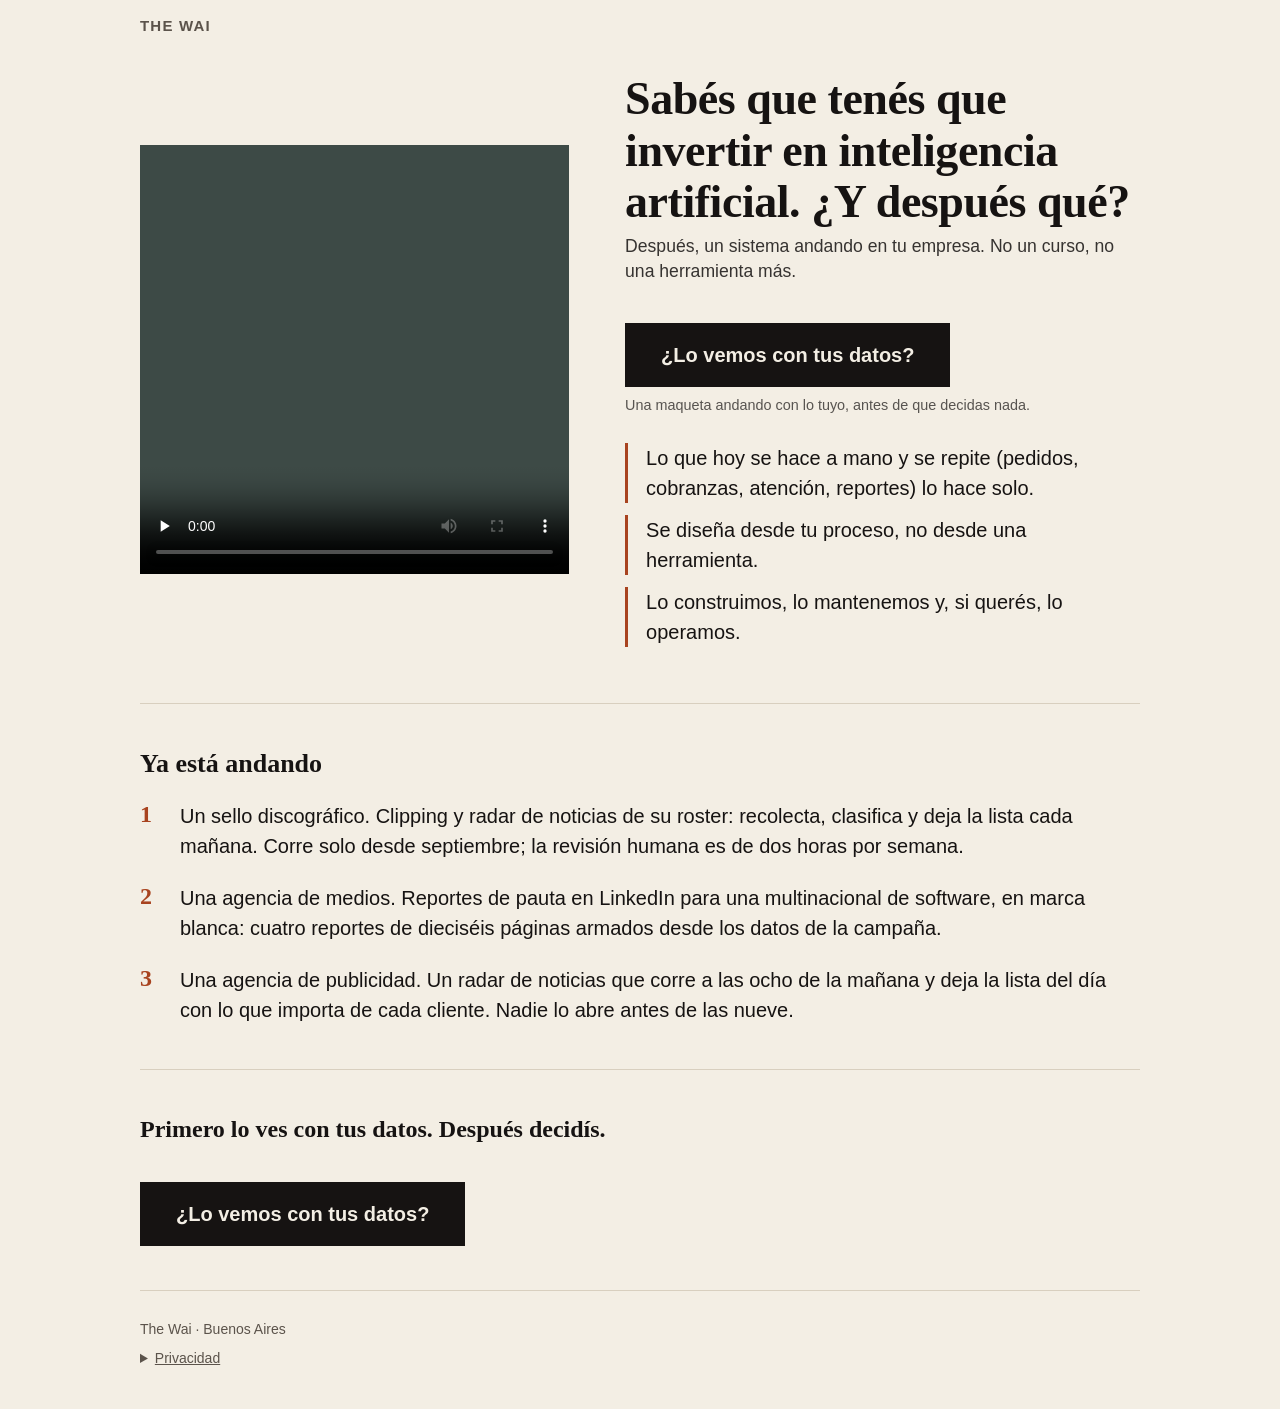
==== index.html @ c7f12c5f "Nunca «IA»: siempre «inteligencia artificial» en titulares, metas y copy (Miki, 5/11) Co-Authored-By" ====
<!DOCTYPE html>
<html lang="es-AR">
<head>
<meta charset="utf-8">
<meta name="viewport" content="width=device-width, initial-scale=1, viewport-fit=cover">
<title>The Wai · Sabés que tenés que invertir en inteligencia artificial. ¿Y después qué?</title>
<meta name="description" content="Software a medida para empresas, diseñado desde el negocio. Un sistema andando con tus datos antes de decidir nada.">
<meta name="theme-color" content="#f3eee4">
<link rel="canonical" href="https://gothewai.com/">
<meta property="og:type" content="website">
<meta property="og:locale" content="es_AR">
<meta property="og:title" content="The Wai · Sabés que tenés que invertir en inteligencia artificial. ¿Y después qué?">
<meta property="og:description" content="Software a medida para empresas, diseñado desde el negocio. Un sistema andando con tus datos antes de decidir nada.">
<meta property="og:url" content="https://gothewai.com/">
<meta property="og:image" content="https://gothewai.com/og.png">
<meta name="twitter:card" content="summary_large_image">
<link rel="icon" href="/favicon.svg" type="image/svg+xml">
<link rel="stylesheet" href="/css/styles.css?v=3">
</head>
<body data-pagina="home">
<div class="wrap">
  <p class="marca" id="marca"></p>
  <main class="hero">
    <div class="video-caja">
      <video id="video" controls playsinline preload="none" poster="/media/poster-momento-1.svg">
        <source src="/media/video-momento-1.mp4" type="video/mp4">
      </video>
    </div>
    <div>
      <h1 id="titulo"></h1>
      <a class="btn" data-wa="arriba" href="#" rel="noopener"></a>
      <ul class="lineas" id="lineas"></ul>
    </div>
  </main>
  <section class="bloque" aria-labelledby="casos-titulo">
    <h2 id="casos-titulo"></h2>
    <ol class="casos" id="casos"></ol>
  </section>
  <div id="cert-slot"></div>
  <section class="bloque"><a class="btn" data-wa="abajo" href="#" rel="noopener"></a></section>
  <footer class="pie">
    <span id="razon"></span>
    <details><summary id="priv-t"></summary><p id="priv-x"></p></details>
  </footer>
</div>
<script src="/js/config.js?v=3"></script>
<script src="/js/copy.js?v=3"></script>
<script src="/js/medicion.js?v=3"></script>
<script src="/js/render.js?v=3"></script>
<noscript><p style="padding:20px">Esta página necesita JavaScript.</p></noscript>
</body>
</html>
---- css/styles.css ----
/* The Wai — landing de pauta. Mobile first, sin dependencias.
   Tipografía del sistema (serif editorial para titulares). No se carga ninguna web font. */
:root{
  --papel:#f3eee4;
  --tinta:#161312;
  --tinta-2:#5b534b;
  --linea:#d8cfbf;
  --acento:#a8431f;
  --serif:"Iowan Old Style","Palatino Linotype",Palatino,"Book Antiqua",Georgia,serif;
  --sans:-apple-system,BlinkMacSystemFont,"Segoe UI",Roboto,"Helvetica Neue",Arial,sans-serif;
}
*{margin:0;padding:0;box-sizing:border-box}
[hidden]{display:none!important}
html{-webkit-text-size-adjust:100%}
body{background:var(--papel);color:var(--tinta);font:19px/1.5 var(--sans);overflow-x:hidden;-webkit-font-smoothing:antialiased}
.wrap{max-width:1040px;margin:0 auto;padding:0 max(20px,env(safe-area-inset-left))}
.marca{padding-top:18px;font:600 15px/1 var(--sans);letter-spacing:.08em;text-transform:uppercase;color:var(--tinta-2)}

/* hero */
.hero{display:grid;gap:22px;padding-top:16px;padding-bottom:56px}
.video-caja{background:var(--tinta);width:min(100%,calc(40svh * 9 / 16));aspect-ratio:9/16;margin:0 auto}
.video-caja video{width:100%;height:100%;object-fit:cover;display:block;background:var(--tinta)}
h1{font:700 32px/1.12 var(--serif);letter-spacing:-.01em}
.lineas{list-style:none;margin-top:26px;display:grid;gap:12px}
.lineas li{padding-left:18px;border-left:3px solid var(--acento)}

.btn{display:block;text-align:center;text-decoration:none;background:var(--tinta);color:var(--papel);
  font:700 20px/1.2 var(--sans);padding:18px 22px;border:2px solid var(--tinta);margin-top:22px}
.btn:hover,.btn:focus-visible{background:var(--acento);border-color:var(--acento)}
:focus-visible{outline:3px solid var(--acento);outline-offset:3px}

/* bloques */
.bloque{border-top:1px solid var(--linea);padding:44px 0}
h2{font:700 26px/1.2 var(--serif);margin-bottom:22px}
.casos{list-style:none;display:grid;gap:22px;counter-reset:c}
.casos li{display:grid;grid-template-columns:34px 1fr;gap:6px}
.casos .n{font:700 24px/1.1 var(--serif);color:var(--acento)}
.cert .insignia{margin-top:16px;color:var(--tinta-2)}

/* pie */
.pie{border-top:1px solid var(--linea);padding:28px 0 40px;font-size:14px;color:var(--tinta-2)}
.pie summary{cursor:pointer;margin-top:8px;text-decoration:underline;width:max-content}
.pie details p{margin-top:8px}

@media (min-width:820px){
  body{font-size:20px}
  .hero{grid-template-columns:minmax(0,5fr) minmax(0,6fr);gap:56px;align-items:center;padding-top:40px}
  .video-caja{width:100%;aspect-ratio:1/1;margin:0}
  h1{font-size:46px}
  .btn{display:inline-block;padding:18px 34px}
}

/* copy v1: bajada, nota del botón y cierre */
.bajada{font-size:1.1rem;line-height:1.45;margin:.4rem 0 1rem;opacity:.85}
.boton-sub{font-size:.9rem;opacity:.7;margin:.5rem 0 1rem}
.cierre{font-size:1.5rem;line-height:1.25;margin:0 0 1rem}
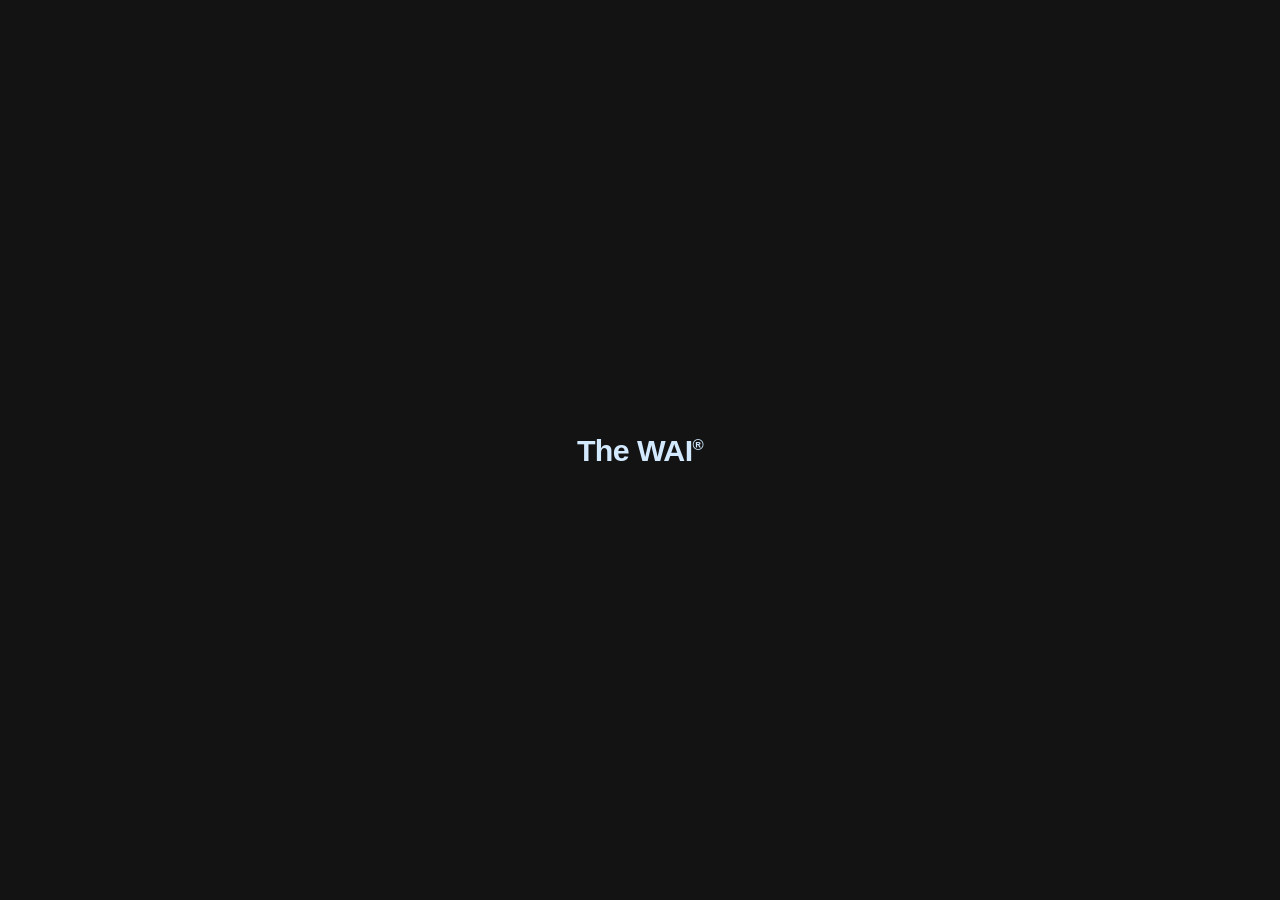
==== commit c6b86eaf: "Staging: nuevo H1 'Hacemos que tu empresa funcione mejor con IA' con lead ajustado (ES/EN) Co-Author" ====
--- a/index.html
+++ b/index.html
@@ -1,52 +1,449 @@
 <!DOCTYPE html>
-<html lang="es-AR">
+<html lang="es">
 <head>
-<meta charset="utf-8">
-<meta name="viewport" content="width=device-width, initial-scale=1, viewport-fit=cover">
-<title>The Wai · Sabés que tenés que invertir en inteligencia artificial. ¿Y después qué?</title>
-<meta name="description" content="Software a medida para empresas, diseñado desde el negocio. Un sistema andando con tus datos antes de decidir nada.">
-<meta name="theme-color" content="#f3eee4">
-<link rel="canonical" href="https://gothewai.com/">
-<meta property="og:type" content="website">
-<meta property="og:locale" content="es_AR">
-<meta property="og:title" content="The Wai · Sabés que tenés que invertir en inteligencia artificial. ¿Y después qué?">
-<meta property="og:description" content="Software a medida para empresas, diseñado desde el negocio. Un sistema andando con tus datos antes de decidir nada.">
-<meta property="og:url" content="https://gothewai.com/">
-<meta property="og:image" content="https://gothewai.com/og.png">
-<meta name="twitter:card" content="summary_large_image">
-<link rel="icon" href="/favicon.svg" type="image/svg+xml">
-<link rel="stylesheet" href="/css/styles.css?v=3">
+  <meta charset="UTF-8">
+  <meta name="viewport" content="width=device-width, initial-scale=1">
+  <title>The WAI — Inteligencia Artificial Aplicada</title>
+  <meta name="description" content="Ayudamos a empresas a optimizar procesos y desarrollar soluciones con inteligencia artificial. Sin tecnicismos. Con resultados concretos. Buenos Aires, Argentina.">
+  <link rel="canonical" href="https://www.gothewai.com/">
+  <link rel="alternate" hreflang="es" href="https://www.gothewai.com/">
+  <link rel="alternate" hreflang="en" href="https://www.gothewai.com/en/">
+  <link rel="alternate" hreflang="x-default" href="https://www.gothewai.com/en/">
+
+  <!-- Idioma pertinente: preferencia elegida (localStorage) > idioma del
+       navegador. No aplica a crawlers para no romper el indexado. -->
+  <script>
+    (function () {
+      try {
+        if (/bot|crawl|spider|slurp|bing|duckduck|baidu|yandex|lighthouse|headless/i.test(navigator.userAgent)) return;
+        var here = location.pathname.indexOf('/en') === 0 ? 'en' : 'es';
+        var pref = localStorage.getItem('wai-lang');
+        var want = pref || ((navigator.language || '').toLowerCase().indexOf('es') === 0 ? 'es' : 'en');
+        if (want !== here) location.replace(want === 'en' ? '/en/' : '/');
+      } catch (e) {}
+    })();
+  </script>
+
+  <link rel="icon" type="image/png" sizes="32x32" href="/favicon-32.png">
+  <link rel="icon" type="image/png" sizes="96x96" href="/favicon-96.png">
+  <link rel="icon" type="image/png" sizes="512x512" href="/favicon.png">
+  <link rel="apple-touch-icon" href="/apple-touch-icon.png">
+  <meta name="theme-color" content="#131313">
+
+  <!-- Open Graph / Twitter -->
+  <meta property="og:type" content="website">
+  <meta property="og:url" content="https://www.gothewai.com/">
+  <meta property="og:title" content="The WAI — Inteligencia Artificial Aplicada">
+  <meta property="og:description" content="Optimizamos procesos y desarrollamos soluciones con IA. Sin tecnicismos. Con resultados concretos.">
+  <meta property="og:image" content="https://www.gothewai.com/og.png">
+  <meta property="og:image:width" content="1200">
+  <meta property="og:image:height" content="630">
+  <meta property="og:locale" content="es_AR">
+  <meta name="twitter:card" content="summary_large_image">
+
+  <link rel="preconnect" href="https://api.fontshare.com">
+  <link rel="preconnect" href="https://cdn.fontshare.com" crossorigin>
+  <link rel="preconnect" href="https://fonts.googleapis.com">
+  <link rel="preconnect" href="https://fonts.gstatic.com" crossorigin>
+  <!-- Fuentes sin bloquear el render: cargan async y aplican al llegar -->
+  <link href="https://api.fontshare.com/v2/css?f[]=satoshi@700&display=swap" rel="stylesheet" media="print" onload="this.media='all'">
+  <link href="https://fonts.googleapis.com/css2?family=Inter:wght@400;500;600&family=Roboto+Mono:wght@400&display=swap" rel="stylesheet" media="print" onload="this.media='all'">
+  <noscript>
+    <link href="https://api.fontshare.com/v2/css?f[]=satoshi@700&display=swap" rel="stylesheet">
+    <link href="https://fonts.googleapis.com/css2?family=Inter:wght@400;500;600&family=Roboto+Mono:wght@400&display=swap" rel="stylesheet">
+  </noscript>
+
+  <!-- CSS crítico del intro: pinta de inmediato, sin esperar styles.css ni script.js.
+       El overlay tapa la página mientras el CSS principal carga async. -->
+  <style>
+    .intro { position: fixed; inset: 0; z-index: 200; background: #131313; display: flex; align-items: center; justify-content: center; }
+    .intro__phrase { position: absolute; margin: 0; font-family: 'Satoshi', 'Inter', -apple-system, sans-serif; font-weight: 700; font-size: clamp(1.3rem, 2.6vw, 1.9rem); letter-spacing: -0.02em; color: #fff; opacity: 0; }
+    .intro__phrase--logo { color: #d2e9fe; }
+    .intro__phrase--logo sup { font-size: 0.5em; }
+    .intro__phrase[data-phrase="0"] { animation: introPh 0.95s 0.3s both; }
+    .intro__phrase[data-phrase="1"] { animation: introPh 0.95s 1.25s both; }
+    .intro__phrase[data-phrase="2"] { animation: introPhLast 1s 2.2s both; }
+    @keyframes introPh {
+      0% { opacity: 0; transform: translateY(10px); }
+      28%, 82% { opacity: 1; transform: translateY(0); }
+      100% { opacity: 0; transform: translateY(-10px); }
+    }
+    @keyframes introPhLast {
+      0% { opacity: 0; transform: translateY(10px); }
+      28%, 100% { opacity: 1; transform: translateY(0); }
+    }
+    .intro.is-leaving { transform: translateY(-100%); transition: transform 0.9s cubic-bezier(0.7, 0, 0.2, 1); }
+    body.preload { overflow: hidden; }
+    /* Sin layout durante el preload: evita layout shifts (CLS) mientras
+       styles.css carga async detrás del intro */
+    body.preload main, body.preload .nav, body.preload .footer, body.preload .mobmenu { display: none; }
+    @media (prefers-reduced-motion: reduce) { .intro { display: none; } }
+  </style>
+  <link rel="preload" href="/styles.css" as="style" onload="this.onload=null;this.rel='stylesheet';window.__cssLoaded=1">
+  <noscript>
+    <link rel="stylesheet" href="/styles.css">
+    <style>.intro{display:none}body.preload{overflow:auto}body.preload main,body.preload .nav,body.preload .footer{display:block}.appear,.reveal{opacity:1!important;transform:none!important}.line__inner{transform:none!important}</style>
+  </noscript>
+
+  <script type="application/ld+json">
+  {
+    "@context": "https://schema.org",
+    "@type": "ProfessionalService",
+    "name": "The WAI",
+    "description": "Consultora de inteligencia artificial aplicada. Automatización de procesos, desarrollo de soluciones AI y consultoría estratégica para empresas.",
+    "url": "https://www.gothewai.com/",
+    "telephone": "+5491157045808",
+    "address": {
+      "@type": "PostalAddress",
+      "addressLocality": "Buenos Aires",
+      "addressCountry": "AR"
+    },
+    "areaServed": "AR",
+    "priceRange": "$$"
+  }
+  </script>
 </head>
-<body data-pagina="home">
-<div class="wrap">
-  <p class="marca" id="marca"></p>
-  <main class="hero">
-    <div class="video-caja">
-      <video id="video" controls playsinline preload="none" poster="/media/poster-momento-1.svg">
-        <source src="/media/video-momento-1.mp4" type="video/mp4">
-      </video>
+<body class="preload">
+  <a class="skip-link" href="#main">Saltar al contenido</a>
+
+  <!-- ============ INTRO ============ -->
+  <div class="intro" id="intro" aria-hidden="true">
+    <p class="intro__phrase" data-phrase="0">El futuro de tu empresa.</p>
+    <p class="intro__phrase" data-phrase="1">Ya está acá.</p>
+    <p class="intro__phrase intro__phrase--logo" data-phrase="2">The WAI<sup>®</sup></p>
+  </div>
+
+  <!-- ============ NAV ============ -->
+  <header class="nav" id="nav">
+    <div class="container nav__inner">
+      <a href="#top" class="nav__logo">The WAI<sup>®</sup></a>
+      <nav class="nav__links" aria-label="Navegación principal">
+        <a href="#servicios">Servicios</a>
+        <a href="#proceso">Cómo trabajamos</a>
+        <a href="#contacto">Contacto</a>
+      </nav>
+      <div class="nav__right">
+        <div class="lang" aria-label="Idioma">
+          <a href="/" data-lang="es" class="is-current" aria-current="true">ES</a>
+          <a href="/en/" data-lang="en" hreflang="en">EN</a>
+        </div>
+        <a class="btn btn--dark" href="https://wa.me/5491157045808?text=Hola%2C%20estoy%20interesado%20en%20los%20servicios%20de%20The%20Wai" target="_blank" rel="noopener">
+          Hablemos
+          <span class="btn__box" aria-hidden="true">
+            <svg class="btn__arrow" width="12" height="12" viewBox="0 0 24 24" fill="none" stroke="currentColor" stroke-width="2.5"><path d="M7 17L17 7M17 7H8M17 7v9"/></svg>
+            <svg class="btn__arrow btn__arrow--next" width="12" height="12" viewBox="0 0 24 24" fill="none" stroke="currentColor" stroke-width="2.5"><path d="M7 17L17 7M17 7H8M17 7v9"/></svg>
+          </span>
+        </a>
+        <button class="nav__burger" id="burger" aria-label="Abrir menú" aria-expanded="false" aria-controls="mobmenu">
+          <span></span>
+          <span></span>
+        </button>
+      </div>
     </div>
-    <div>
-      <h1 id="titulo"></h1>
-      <a class="btn" data-wa="arriba" href="#" rel="noopener"></a>
-      <ul class="lineas" id="lineas"></ul>
+  </header>
+
+  <!-- ============ MENU MOBILE ============ -->
+  <div class="mobmenu" id="mobmenu">
+    <nav class="mobmenu__links" aria-label="Menú móvil">
+      <a href="#servicios"><span class="mobmenu__num">/01</span>Servicios</a>
+      <a href="#proceso"><span class="mobmenu__num">/02</span>Cómo trabajamos</a>
+      <a href="#contacto"><span class="mobmenu__num">/03</span>Contacto</a>
+    </nav>
+    <div class="mobmenu__foot">
+      <div class="lang lang--dark" aria-label="Idioma">
+        <a href="/" data-lang="es" class="is-current" aria-current="true">ES</a>
+        <a href="/en/" data-lang="en" hreflang="en">EN</a>
+      </div>
+      <a class="btn btn--light mobmenu__cta" href="https://wa.me/5491157045808?text=Hola%2C%20estoy%20interesado%20en%20los%20servicios%20de%20The%20Wai" target="_blank" rel="noopener">
+        Hablemos por WhatsApp
+        <span class="btn__box" aria-hidden="true">
+          <svg class="btn__arrow" width="12" height="12" viewBox="0 0 24 24" fill="none" stroke="currentColor" stroke-width="2.5"><path d="M7 17L17 7M17 7H8M17 7v9"/></svg>
+          <svg class="btn__arrow btn__arrow--next" width="12" height="12" viewBox="0 0 24 24" fill="none" stroke="currentColor" stroke-width="2.5"><path d="M7 17L17 7M17 7H8M17 7v9"/></svg>
+        </span>
+      </a>
+      <span class="mono-label mono-label--dark">Buenos Aires, Argentina — 2026</span>
     </div>
+  </div>
+
+  <main id="main">
+    <!-- ============ HERO ============ -->
+    <section class="hero" id="top">
+      <div class="container">
+        <div class="hero__grid">
+          <div class="hero__copy">
+            <h1 class="hero__title">
+              <span class="line"><span class="line__inner" style="--d:.1s">Hacemos que tu empresa</span></span>
+              <span class="line"><span class="line__inner" style="--d:.2s">funcione mejor con</span></span>
+              <span class="line"><span class="line__inner" style="--d:.3s">inteligencia artificial.</span></span>
+            </h1>
+            <p class="hero__lead appear" style="--d:.45s">
+              Diseñamos, construimos e integramos soluciones en tu operación:
+              automatización de procesos, agentes y herramientas a medida.
+              Sin tecnicismos. Con resultados concretos.
+            </p>
+            <div class="hero__actions appear" style="--d:.58s">
+              <a class="btn btn--dark btn--lg" href="https://wa.me/5491157045808?text=Hola%2C%20estoy%20interesado%20en%20los%20servicios%20de%20The%20Wai" target="_blank" rel="noopener">
+                Hablemos
+                <span class="btn__box" aria-hidden="true">
+                  <svg class="btn__arrow" width="12" height="12" viewBox="0 0 24 24" fill="none" stroke="currentColor" stroke-width="2.5"><path d="M7 17L17 7M17 7H8M17 7v9"/></svg>
+                  <svg class="btn__arrow btn__arrow--next" width="12" height="12" viewBox="0 0 24 24" fill="none" stroke="currentColor" stroke-width="2.5"><path d="M7 17L17 7M17 7H8M17 7v9"/></svg>
+                </span>
+              </a>
+              <a class="btn btn--light btn--lg" href="#servicios">
+                Qué hacemos
+                <span class="btn__box btn__box--light" aria-hidden="true">
+                  <svg class="btn__arrow" width="12" height="12" viewBox="0 0 24 24" fill="none" stroke="currentColor" stroke-width="2.5"><path d="M7 17L17 7M17 7H8M17 7v9"/></svg>
+                  <svg class="btn__arrow btn__arrow--next" width="12" height="12" viewBox="0 0 24 24" fill="none" stroke="currentColor" stroke-width="2.5"><path d="M7 17L17 7M17 7H8M17 7v9"/></svg>
+                </span>
+              </a>
+            </div>
+          </div>
+          <div class="hero__card appear appear--x" style="--d:.4s" aria-hidden="true">
+            <div class="chat" id="chat">
+              <div class="chat__head">
+                <span class="chat__dot"></span>
+                <span class="chat__name">Asistente The WAI</span>
+              </div>
+              <div class="chat__body">
+                <div class="chat__msg chat__msg--in">¿Cuánto tiempo pierde tu equipo en tareas repetitivas?</div>
+                <div class="chat__msg chat__msg--out">Demasiado. ¿Se puede automatizar?</div>
+                <div class="chat__msg chat__msg--in">Sí. Diagnóstico en días, resultados medibles desde el día uno.</div>
+                <div class="chat__typing"><span></span><span></span><span></span></div>
+              </div>
+            </div>
+          </div>
+        </div>
+
+        <div class="hero__strip appear" style="--d:.75s">
+          <span class="mono-label scramble">/Especialidades</span>
+          <div class="marquee" aria-hidden="true">
+            <div class="marquee__track">
+              <span>Automatización</span><span>·</span>
+              <span>Agentes conversacionales</span><span>·</span>
+              <span>Análisis de datos</span><span>·</span>
+              <span>Asistentes internos</span><span>·</span>
+              <span>Consultoría estratégica</span><span>·</span>
+              <span>Automatización</span><span>·</span>
+              <span>Agentes conversacionales</span><span>·</span>
+              <span>Análisis de datos</span><span>·</span>
+              <span>Asistentes internos</span><span>·</span>
+              <span>Consultoría estratégica</span><span>·</span>
+            </div>
+          </div>
+        </div>
+      </div>
+    </section>
+
+    <!-- ============ PAIN POINTS ============ -->
+    <section class="pains">
+      <div class="container">
+        <div class="pains__chips" aria-hidden="true">
+          <div class="chip reveal" style="--d:0s">
+            <svg width="16" height="16" viewBox="0 0 24 24" fill="none" stroke="#ff9500" stroke-width="2"><path d="M10.3 3.9L1.8 18a2 2 0 001.7 3h17a2 2 0 001.7-3L13.7 3.9a2 2 0 00-3.4 0z"/><line x1="12" y1="9" x2="12" y2="13"/><line x1="12" y1="17" x2="12.01" y2="17"/></svg>
+            Tareas repetitivas que frenan al equipo
+          </div>
+          <div class="chip chip--r reveal" style="--d:.12s">
+            <svg width="16" height="16" viewBox="0 0 24 24" fill="none" stroke="#ff9500" stroke-width="2"><path d="M10.3 3.9L1.8 18a2 2 0 001.7 3h17a2 2 0 001.7-3L13.7 3.9a2 2 0 00-3.4 0z"/><line x1="12" y1="9" x2="12" y2="13"/><line x1="12" y1="17" x2="12.01" y2="17"/></svg>
+            Decisiones lentas por falta de datos
+          </div>
+          <p class="pains__statement reveal" style="--d:.2s">
+            Conocemos estos desafíos. Por eso tu camino hacia el impacto con IA empieza acá.
+          </p>
+          <div class="chip reveal" style="--d:.3s">
+            <svg width="16" height="16" viewBox="0 0 24 24" fill="none" stroke="#ff9500" stroke-width="2"><path d="M10.3 3.9L1.8 18a2 2 0 001.7 3h17a2 2 0 001.7-3L13.7 3.9a2 2 0 00-3.4 0z"/><line x1="12" y1="9" x2="12" y2="13"/><line x1="12" y1="17" x2="12.01" y2="17"/></svg>
+            Cuellos de botella en la operación
+          </div>
+          <div class="chip chip--r reveal" style="--d:.42s">
+            <svg width="16" height="16" viewBox="0 0 24 24" fill="none" stroke="#ff9500" stroke-width="2"><path d="M10.3 3.9L1.8 18a2 2 0 001.7 3h17a2 2 0 001.7-3L13.7 3.9a2 2 0 00-3.4 0z"/><line x1="12" y1="9" x2="12" y2="13"/><line x1="12" y1="17" x2="12.01" y2="17"/></svg>
+            Crecer solo a fuerza de más gente
+          </div>
+        </div>
+      </div>
+    </section>
+
+    <!-- ============ SERVICIOS ============ -->
+    <section class="section" id="servicios">
+      <div class="container">
+        <div class="section__rule"><span class="section__progress"></span></div>
+        <p class="mono-label scramble">/Servicios</p>
+        <div class="section__head">
+          <h2 class="section__title reveal">Qué hacemos</h2>
+          <p class="section__sub reveal" style="--d:.1s">
+            Diseñamos y construimos soluciones de IA que resuelven problemas
+            reales de negocio y generan impacto medible.
+          </p>
+        </div>
+
+        <div class="cards">
+          <article class="card reveal" style="--d:0s">
+            <div class="card__icon" aria-hidden="true">
+              <svg width="44" height="44" viewBox="0 0 24 24" fill="none" stroke="currentColor" stroke-width="1.3"><path d="M12 2v4M12 18v4M4.93 4.93l2.83 2.83M16.24 16.24l2.83 2.83M2 12h4M18 12h4M4.93 19.07l2.83-2.83M16.24 7.76l2.83-2.83"/></svg>
+            </div>
+            <h3 class="card__title">Automatización de procesos</h3>
+            <p class="card__text">
+              Identificamos los cuellos de botella en tu operación y los resolvemos
+              con flujos inteligentes que trabajan solos, las 24 horas.
+            </p>
+          </article>
+          <article class="card reveal" style="--d:.12s">
+            <div class="card__icon" aria-hidden="true">
+              <svg width="44" height="44" viewBox="0 0 24 24" fill="none" stroke="currentColor" stroke-width="1.3"><path d="M16 18l6-6-6-6M8 6l-6 6 6 6"/></svg>
+            </div>
+            <h3 class="card__title">Desarrollo de soluciones AI</h3>
+            <p class="card__text">
+              Construimos herramientas a medida: agentes conversacionales, análisis
+              de datos, asistentes internos y mucho más.
+            </p>
+          </article>
+          <article class="card card--wide reveal" style="--d:.2s">
+            <div class="card__icon" aria-hidden="true">
+              <svg width="44" height="44" viewBox="0 0 24 24" fill="none" stroke="currentColor" stroke-width="1.3"><circle cx="12" cy="12" r="10"/><circle cx="12" cy="12" r="6"/><circle cx="12" cy="12" r="2"/></svg>
+            </div>
+            <h3 class="card__title">Consultoría estratégica</h3>
+            <p class="card__text">
+              Te acompañamos en el diseño de una hoja de ruta clara para integrar IA
+              en tu empresa de forma rentable y sostenible.
+            </p>
+          </article>
+        </div>
+      </div>
+    </section>
+
+    <!-- ============ PROCESO (scrollytelling) ============ -->
+    <section class="section" id="proceso">
+      <div class="container">
+        <div class="section__rule"><span class="section__progress"></span></div>
+        <p class="mono-label scramble">/Cómo trabajamos</p>
+        <div class="section__head">
+          <h2 class="section__title reveal">Simple. Directo. Efectivo.</h2>
+        </div>
+      </div>
+
+      <div class="story" id="story">
+        <div class="story__sticky">
+          <div class="container story__stage">
+            <div class="story__num" id="storyNum">/01</div>
+            <div class="story__art" id="storyArt" aria-hidden="true">
+              <!-- 01: radar escaneando -->
+              <svg class="story__svg is-active" data-art="0" viewBox="0 0 200 200" fill="none">
+                <circle class="art-breathe" cx="100" cy="100" r="80" stroke="url(#g1)" stroke-width="1.5"/>
+                <circle class="art-breathe" style="--ad:.5s" cx="100" cy="100" r="52" stroke="url(#g1)" stroke-width="1.5" opacity=".6"/>
+                <circle class="art-breathe" style="--ad:1s" cx="100" cy="100" r="24" stroke="url(#g1)" stroke-width="1.5" opacity=".4"/>
+                <g class="radar-sweep">
+                  <path d="M100 100L100 20A80 80 0 0 1 133 27.2Z" fill="url(#g2)" opacity=".15"/>
+                  <line x1="100" y1="100" x2="100" y2="20" stroke="url(#g2)" stroke-width="1.5"/>
+                </g>
+                <circle class="radar-dot" cx="146" cy="72" r="6" fill="url(#g2)"/>
+                <circle class="radar-ping" cx="146" cy="72" r="6" stroke="#8fc5f2" stroke-width="1.5"/>
+                <defs>
+                  <linearGradient id="g1" x1="0" y1="0" x2="200" y2="200"><stop stop-color="#8fc5f2"/><stop offset="1" stop-color="#d2e9fe"/></linearGradient>
+                  <linearGradient id="g2" x1="0" y1="0" x2="14" y2="14"><stop stop-color="#5ba8e8"/><stop offset="1" stop-color="#8fc5f2"/></linearGradient>
+                </defs>
+              </svg>
+              <!-- 02: planos que levitan -->
+              <svg class="story__svg" data-art="1" viewBox="0 0 200 200" fill="none">
+                <g class="art-float"><path d="M100 30l70 40-70 40-70-40z" fill="url(#g3)"/></g>
+                <g class="art-float" style="--ad:.6s"><path d="M100 90l70 40-70 40-70-40z" stroke="#8fc5f2" stroke-width="1.5" opacity=".7"/></g>
+                <g class="art-float" style="--ad:1.2s"><path d="M100 115l70 40-70 40-70-40z" stroke="#b9dcf9" stroke-width="1.5" opacity=".5"/></g>
+                <line class="art-beam" x1="100" y1="70" x2="100" y2="155" stroke="#8fc5f2" stroke-width="1.5" stroke-dasharray="3 6" opacity=".5"/>
+                <defs><linearGradient id="g3" x1="30" y1="30" x2="170" y2="110"><stop stop-color="#d2e9fe"/><stop offset="1" stop-color="#8fc5f2"/></linearGradient></defs>
+              </svg>
+              <!-- 03: bloques que se ensamblan -->
+              <svg class="story__svg" data-art="2" viewBox="0 0 200 200" fill="none">
+                <g class="art-block"><rect x="40" y="40" width="56" height="56" rx="12" fill="url(#g4)"/></g>
+                <g class="art-block" style="--ad:1s"><rect x="104" y="40" width="56" height="56" rx="12" stroke="#8fc5f2" stroke-width="1.5"/></g>
+                <g class="art-block" style="--ad:3s"><rect x="40" y="104" width="56" height="56" rx="12" stroke="#8fc5f2" stroke-width="1.5"/></g>
+                <g class="art-block" style="--ad:2s"><rect x="104" y="104" width="56" height="56" rx="12" fill="url(#g4)" opacity=".55"/></g>
+                <defs><linearGradient id="g4" x1="40" y1="40" x2="160" y2="160"><stop stop-color="#d2e9fe"/><stop offset="1" stop-color="#8fc5f2"/></linearGradient></defs>
+              </svg>
+              <!-- 04: órbita continua -->
+              <svg class="story__svg" data-art="3" viewBox="0 0 200 200" fill="none">
+                <g class="art-orbit">
+                  <ellipse cx="100" cy="80" rx="58" ry="26" fill="url(#g5)" opacity=".9"/>
+                  <ellipse cx="100" cy="120" rx="58" ry="26" fill="url(#g5)" opacity=".5"/>
+                </g>
+                <circle class="art-satellite" cx="158" cy="100" r="5" fill="#5ba8e8"/>
+                <defs><linearGradient id="g5" x1="42" y1="60" x2="158" y2="140"><stop stop-color="#d2e9fe"/><stop offset="1" stop-color="#8fc5f2"/></linearGradient></defs>
+              </svg>
+            </div>
+            <div class="story__copy">
+              <div class="story__step is-active" data-step="0">
+                <h3 class="story__title">Diagnóstico rápido</h3>
+                <p class="story__text">Entendemos tu negocio, tus procesos y dónde está el mayor potencial de mejora. Sin vueltas.</p>
+              </div>
+              <div class="story__step" data-step="1">
+                <h3 class="story__title">Diseño de solución</h3>
+                <p class="story__text">Definimos juntos qué construir, con qué tecnología y en qué tiempos. Todo medible desde el día uno.</p>
+              </div>
+              <div class="story__step" data-step="2">
+                <h3 class="story__title">Implementación</h3>
+                <p class="story__text">Desarrollamos, testeamos e integramos la solución en tu operación con el menor impacto posible en el día a día.</p>
+              </div>
+              <div class="story__step" data-step="3">
+                <h3 class="story__title">Soporte continuo</h3>
+                <p class="story__text">No entregamos y desaparecemos. Seguimos con vos para iterar, mejorar y escalar según crezca tu negocio.</p>
+              </div>
+            </div>
+          </div>
+        </div>
+        <div class="story__spacer" data-trigger="0"></div>
+        <div class="story__spacer" data-trigger="1"></div>
+        <div class="story__spacer" data-trigger="2"></div>
+        <div class="story__spacer" data-trigger="3"></div>
+      </div>
+    </section>
+
+    <!-- ============ CTA ============ -->
+    <section class="cta" id="contacto">
+      <div class="container">
+        <div class="section__rule"><span class="section__progress"></span></div>
+        <p class="mono-label scramble">/Contacto</p>
+        <h2 class="cta__title reveal">¿Listo para trabajar diferente?</h2>
+        <div class="cta__action reveal" style="--d:.15s">
+          <a class="btn btn--dark btn--lg" href="https://wa.me/5491157045808?text=Hola%2C%20estoy%20interesado%20en%20los%20servicios%20de%20The%20Wai" target="_blank" rel="noopener">
+            Hablemos
+            <span class="btn__box" aria-hidden="true">
+              <svg class="btn__arrow" width="12" height="12" viewBox="0 0 24 24" fill="none" stroke="currentColor" stroke-width="2.5"><path d="M7 17L17 7M17 7H8M17 7v9"/></svg>
+              <svg class="btn__arrow btn__arrow--next" width="12" height="12" viewBox="0 0 24 24" fill="none" stroke="currentColor" stroke-width="2.5"><path d="M7 17L17 7M17 7H8M17 7v9"/></svg>
+            </span>
+          </a>
+        </div>
+      </div>
+    </section>
   </main>
-  <section class="bloque" aria-labelledby="casos-titulo">
-    <h2 id="casos-titulo"></h2>
-    <ol class="casos" id="casos"></ol>
-  </section>
-  <div id="cert-slot"></div>
-  <section class="bloque"><a class="btn" data-wa="abajo" href="#" rel="noopener"></a></section>
-  <footer class="pie">
-    <span id="razon"></span>
-    <details><summary id="priv-t"></summary><p id="priv-x"></p></details>
+
+  <!-- ============ FOOTER (dark) ============ -->
+  <footer class="footer">
+    <div class="container">
+      <div class="footer__grid">
+        <div class="footer__col footer__col--about">
+          <p class="mono-label mono-label--dark scramble">Sobre The WAI</p>
+          <p class="footer__about">
+            Estudio de inteligencia artificial aplicada, con base en Buenos Aires.
+            Optimizamos procesos y desarrollamos soluciones de IA para empresas.
+            Sin tecnicismos. Con resultados concretos.
+          </p>
+        </div>
+        <div class="footer__col">
+          <p class="mono-label mono-label--dark scramble">Navegación</p>
+          <a class="footer__link" href="#servicios">Servicios</a>
+          <a class="footer__link" href="#proceso">Cómo trabajamos</a>
+          <a class="footer__link" href="#contacto">Contacto</a>
+        </div>
+        <div class="footer__col">
+          <p class="mono-label mono-label--dark scramble">Contacto</p>
+          <a class="footer__link" href="https://wa.me/5491157045808?text=Hola%2C%20estoy%20interesado%20en%20los%20servicios%20de%20The%20Wai" target="_blank" rel="noopener">WhatsApp</a>
+          <p class="footer__plain">Buenos Aires, Argentina</p>
+        </div>
+      </div>
+      <div class="footer__bar">
+        <span class="footer__logo">The WAI<sup>®</sup></span>
+        <span class="mono-label mono-label--dark">2026</span>
+      </div>
+    </div>
+    <div class="footer__glow" aria-hidden="true"></div>
   </footer>
-</div>
-<script src="/js/config.js?v=3"></script>
-<script src="/js/copy.js?v=3"></script>
-<script src="/js/medicion.js?v=3"></script>
-<script src="/js/render.js?v=3"></script>
-<noscript><p style="padding:20px">Esta página necesita JavaScript.</p></noscript>
+
+  <script src="/script.js"></script>
 </body>
 </html>
--- a/styles.css
+++ b/styles.css
@@ -0,0 +1,840 @@
+/* ============================================================
+   THE WAI — light theme w/ dark intro & footer (ref: subduxion)
+   Satoshi 700 headings · Inter body · Roboto Mono labels
+   ============================================================ */
+:root {
+  --dark: #131313;
+  --bg: #ffffff;
+  --surface: #f9f9f9;
+  --surface-2: #f3f3f3;
+  --border: #e6e7e8;
+  --text: #131313;
+  --muted: #3a3a3a;
+  --dim: #6b6e70; /* 4.9:1 sobre blanco — pasa WCAG AA en texto chico */
+  --blue: #d2e9fe;
+  --blue-2: #8fc5f2;
+  --lime: #98fe00;
+  --alert: #ff9500;
+  --font-heading: 'Satoshi', 'Inter', sans-serif;
+  --font-body: 'Inter', sans-serif;
+  --font-mono: 'Roboto Mono', monospace;
+  --container: 1240px;
+  --pad: clamp(1.25rem, 4vw, 3rem);
+  --spring: cubic-bezier(0.3, 1.1, 0.4, 1);
+}
+
+* { margin: 0; padding: 0; box-sizing: border-box; }
+
+html { scroll-behavior: smooth; }
+
+body {
+  background: var(--bg);
+  color: var(--text);
+  font-family: var(--font-body);
+  font-size: 1rem;
+  line-height: 1.6;
+  -webkit-font-smoothing: antialiased;
+  overflow-x: hidden;
+}
+
+::selection { background: var(--lime); color: var(--dark); }
+
+.container {
+  width: 100%;
+  max-width: var(--container);
+  margin: 0 auto;
+  padding-left: var(--pad);
+  padding-right: var(--pad);
+}
+
+/* ---------- utils ---------- */
+.mono-label {
+  display: block;
+  font-family: var(--font-mono);
+  font-size: 0.78rem;
+  letter-spacing: 0.06em;
+  text-transform: uppercase;
+  color: var(--dim);
+}
+.mono-label--dark { color: #9a9da0; margin-bottom: 1rem; }
+
+.skip-link {
+  position: absolute;
+  left: -9999px;
+  top: 0;
+  background: var(--dark);
+  color: #fff;
+  padding: 0.5rem 1rem;
+  z-index: 300;
+  font-family: var(--font-mono);
+  font-size: 0.8rem;
+}
+.skip-link:focus { left: 0; }
+
+/* ============================================================
+   INTRO — los estilos y la secuencia de frases viven en el CSS
+   crítico inline del <head> (pintan antes de que llegue este
+   archivo). Acá no se redefine nada del intro.
+   ============================================================ */
+
+/* ============================================================
+   APPEAR — hero entrance (fires when body gets .ready)
+   spring: opacity 0→1, y 20→0 (or x 20→0), staggered via --d
+   ============================================================ */
+.appear {
+  opacity: 0;
+  transform: translateY(20px);
+  transition: opacity 1s var(--spring), transform 1s var(--spring);
+  transition-delay: var(--d, 0s);
+}
+.appear--x { transform: translate(20px, 0); }
+body.ready .appear { opacity: 1; transform: translate(0, 0); }
+
+/* ============================================================
+   REVEAL — scroll-triggered spring rise, staggered via --d
+   ============================================================ */
+.reveal {
+  opacity: 0;
+  transform: translateY(20px);
+  transition: opacity 1s var(--spring), transform 1s var(--spring);
+  transition-delay: var(--d, 0s);
+}
+.reveal.is-visible { opacity: 1; transform: translateY(0); }
+
+/* ---------- buttons (arrow-in-box, hover swaps arrow) ---------- */
+.btn {
+  display: inline-flex;
+  align-items: center;
+  gap: 0.75rem;
+  font-family: var(--font-body);
+  font-size: 0.95rem;
+  font-weight: 500;
+  text-decoration: none;
+  padding: 0.55rem 0.6rem 0.55rem 1.3rem;
+  border-radius: 8px;
+  cursor: pointer;
+  transition: background-color 0.25s ease, color 0.25s ease;
+  min-height: 44px;
+}
+.btn--dark { background: var(--dark); color: #fff; }
+.btn--dark:hover { background: #2a2a2a; }
+.btn--light {
+  background: var(--surface-2);
+  color: var(--text);
+}
+.btn--light:hover { background: var(--border); }
+.btn--lg { font-size: 1rem; min-height: 50px; }
+.btn__box {
+  position: relative;
+  display: inline-flex;
+  align-items: center;
+  justify-content: center;
+  width: 30px;
+  height: 30px;
+  border-radius: 6px;
+  background: var(--blue);
+  color: var(--dark);
+  overflow: hidden;
+}
+.btn__box--light { background: #fff; }
+.btn__arrow { transition: transform 0.3s var(--spring); }
+/* ±24px deja la flecha de 12px totalmente fuera de la caja de 30px */
+.btn__arrow--next {
+  position: absolute;
+  transform: translate(-24px, 24px);
+}
+.btn:hover .btn__arrow { transform: translate(24px, -24px); }
+.btn:hover .btn__arrow--next { transform: translate(0, 0); }
+.btn:focus-visible,
+a:focus-visible {
+  outline: 2px solid var(--blue-2);
+  outline-offset: 3px;
+}
+
+/* ---------- nav ---------- */
+.nav {
+  position: fixed;
+  top: 0;
+  left: 0;
+  right: 0;
+  z-index: 50;
+  background: rgba(255, 255, 255, 0.8);
+  backdrop-filter: blur(14px);
+  -webkit-backdrop-filter: blur(14px);
+  border-bottom: 1px solid transparent;
+  transition: border-color 0.3s ease;
+}
+.nav.is-scrolled { border-bottom-color: var(--border); }
+.nav__inner {
+  display: flex;
+  align-items: center;
+  justify-content: space-between;
+  gap: 1.5rem;
+  padding-top: 0.7rem;
+  padding-bottom: 0.7rem;
+}
+.nav__logo {
+  font-family: var(--font-heading);
+  font-weight: 700;
+  font-size: 1.2rem;
+  letter-spacing: -0.02em;
+  color: var(--text);
+  text-decoration: none;
+}
+.nav__logo sup { font-size: 0.5em; font-weight: 500; color: var(--dim); }
+.nav__links { display: flex; gap: 2.25rem; }
+.nav__links a {
+  font-family: var(--font-mono);
+  font-size: 0.8rem;
+  letter-spacing: 0.05em;
+  text-transform: uppercase;
+  color: var(--muted);
+  text-decoration: none;
+  transition: color 0.2s ease;
+  padding: 0.5rem 0;
+}
+.nav__links a:hover { color: var(--text); }
+/* ---------- selector de idioma: control segmentado tipo pill ---------- */
+.nav__right {
+  display: flex;
+  align-items: center;
+  gap: 1rem;
+}
+.lang {
+  display: inline-flex;
+  align-items: center;
+  border: 1px solid var(--border);
+  border-radius: 999px;
+  padding: 3px;
+  font-family: var(--font-mono);
+  font-size: 0.72rem;
+  letter-spacing: 0.05em;
+}
+.lang a {
+  color: var(--dim);
+  text-decoration: none;
+  padding: 0.34rem 0.75rem;
+  border-radius: 999px;
+  transition: color 0.2s ease, background-color 0.2s ease;
+}
+.lang a:hover { color: var(--text); }
+.lang a.is-current { background: var(--dark); color: #fff; }
+.lang--dark { border-color: rgba(255, 255, 255, 0.22); }
+.lang--dark a { color: #9a9da0; }
+.lang--dark a:hover { color: #fff; }
+.lang--dark a.is-current { background: #fff; color: var(--dark); }
+/* en el menú mobile, tamaño de tap cómodo */
+.mobmenu .lang a { padding: 0.55rem 1.15rem; font-size: 0.8rem; }
+
+/* ---------- burger (solo mobile) ---------- */
+.nav__burger {
+  display: none;
+  flex-direction: column;
+  justify-content: center;
+  gap: 6px;
+  width: 44px;
+  height: 44px;
+  padding: 0 8px;
+  background: none;
+  border: none;
+  cursor: pointer;
+}
+.nav__burger span {
+  display: block;
+  height: 2px;
+  width: 100%;
+  background: var(--text);
+  border-radius: 2px;
+  transition: transform 0.3s var(--spring), background-color 0.3s ease;
+}
+body.menu-open .nav__burger span:first-child { transform: translateY(4px) rotate(45deg); }
+body.menu-open .nav__burger span:last-child { transform: translateY(-4px) rotate(-45deg); }
+
+/* ---------- menú mobile (overlay oscuro fullscreen) ---------- */
+.mobmenu {
+  position: fixed;
+  inset: 0;
+  z-index: 45;
+  background: var(--dark);
+  display: flex;
+  flex-direction: column;
+  justify-content: space-between;
+  padding: 7rem var(--pad) 2.5rem;
+  visibility: hidden;
+  opacity: 0;
+  transition: opacity 0.35s ease, visibility 0.35s ease;
+}
+body.menu-open .mobmenu { visibility: visible; opacity: 1; }
+body.menu-open { overflow: hidden; }
+/* la nav se funde con el overlay oscuro */
+body.menu-open .nav { background: transparent; border-bottom-color: transparent; }
+body.menu-open .nav__logo { color: #fff; }
+body.menu-open .nav__inner .btn--dark { visibility: hidden; }
+body.menu-open .nav__burger span { background: #fff; }
+.mobmenu__links {
+  display: flex;
+  flex-direction: column;
+  gap: 0.5rem;
+}
+.mobmenu__links a {
+  display: flex;
+  align-items: baseline;
+  gap: 1rem;
+  font-family: var(--font-heading);
+  font-weight: 700;
+  font-size: clamp(2rem, 8vw, 2.8rem);
+  letter-spacing: -0.03em;
+  color: #fff;
+  text-decoration: none;
+  padding: 0.6rem 0;
+  border-bottom: 1px solid rgba(255, 255, 255, 0.1);
+  opacity: 0;
+  transform: translateY(16px);
+  transition: opacity 0.5s var(--spring), transform 0.5s var(--spring);
+}
+body.menu-open .mobmenu__links a { opacity: 1; transform: translateY(0); }
+body.menu-open .mobmenu__links a:nth-child(1) { transition-delay: 0.08s; }
+body.menu-open .mobmenu__links a:nth-child(2) { transition-delay: 0.16s; }
+body.menu-open .mobmenu__links a:nth-child(3) { transition-delay: 0.24s; }
+.mobmenu__num {
+  font-family: var(--font-mono);
+  font-size: 0.8rem;
+  font-weight: 400;
+  color: #9a9da0;
+}
+.mobmenu__foot {
+  display: flex;
+  flex-direction: column;
+  gap: 1.5rem;
+  align-items: flex-start;
+  opacity: 0;
+  transform: translateY(16px);
+  transition: opacity 0.5s var(--spring) 0.32s, transform 0.5s var(--spring) 0.32s;
+}
+body.menu-open .mobmenu__foot { opacity: 1; transform: translateY(0); }
+.mobmenu__cta { background: #fff; }
+
+/* ---------- hero ---------- */
+.hero { padding-top: clamp(7rem, 14vh, 10rem); }
+/* composición en dos columnas: todo el copy alineado a la izquierda,
+   el chat centrado verticalmente a la derecha */
+.hero__grid {
+  display: grid;
+  grid-template-columns: 1.35fr 1fr;
+  gap: clamp(2rem, 5vw, 5rem);
+  align-items: center;
+}
+.hero__title {
+  font-family: var(--font-heading);
+  font-weight: 700;
+  /* titular más largo que el original: escala editorial para que las
+     tres líneas entren sin quebrar en la columna del hero */
+  font-size: clamp(1.9rem, 4.3vw, 3.4rem);
+  line-height: 1.05;
+  letter-spacing: -0.04em;
+}
+/* reveal por líneas: cada línea emerge desde una máscara con recorte */
+.hero__title .line {
+  display: block;
+  overflow: hidden;
+  /* aire para los descendentes (y, p) sin que la máscara los recorte */
+  padding-bottom: 0.09em;
+  margin-bottom: -0.09em;
+}
+.line__inner {
+  display: inline-block;
+  transform: translateY(115%);
+  transition: transform 0.9s var(--spring);
+  transition-delay: var(--d, 0s);
+}
+body.ready .line__inner { transform: translateY(0); }
+.hero__card { width: min(450px, 100%); justify-self: end; }
+.hero__lead {
+  color: var(--muted);
+  font-size: clamp(1rem, 1.3vw, 1.15rem);
+  max-width: 46ch;
+  margin: 2rem 0 2.25rem;
+}
+.hero__actions { display: flex; gap: 0.75rem; flex-wrap: wrap; }
+.hero__strip {
+  margin-top: clamp(3rem, 7vh, 5rem);
+  padding: 1.1rem 0 1.4rem;
+  border-top: 1px solid var(--border);
+  display: flex;
+  align-items: center;
+  gap: 2rem;
+}
+.hero__strip .mono-label { flex-shrink: 0; }
+
+/* ---------- marquee ---------- */
+.marquee { overflow: hidden; flex: 1; min-width: 0; }
+.marquee__track {
+  display: flex;
+  gap: 2rem;
+  width: max-content;
+  animation: marquee 30s linear infinite;
+  font-family: var(--font-mono);
+  font-size: 0.8rem;
+  letter-spacing: 0.06em;
+  text-transform: uppercase;
+  color: var(--dim);
+  white-space: nowrap;
+}
+@keyframes marquee {
+  from { transform: translateX(0); }
+  to { transform: translateX(-50%); }
+}
+
+/* ---------- chat mockup (light) ---------- */
+.chat {
+  background: #fff;
+  border: 1px solid var(--border);
+  border-radius: 16px;
+  padding: 1.5rem;
+  box-shadow: 0 20px 50px -20px rgba(19, 19, 19, 0.15);
+  display: flex;
+  flex-direction: column;
+  gap: 0.9rem;
+}
+.chat__body {
+  position: relative;
+  display: flex;
+  flex-direction: column;
+  gap: 0.85rem;
+}
+/* en modo live se reserva la fila del typing final persistente */
+.chat--live .chat__body { padding-bottom: 3.1rem; }
+/* modo live: todos los mensajes ocupan su lugar definitivo desde el
+   inicio (visibility) — la caja nunca cambia de tamaño ni de posición */
+.chat--live .chat__msg { visibility: hidden; }
+.chat--live .chat__msg.is-shown {
+  visibility: visible;
+  animation: msgIn 0.45s var(--spring) both;
+}
+/* el typing flota sobre el hueco del próximo mensaje (JS lo posiciona) */
+.chat--live .chat__typing {
+  position: absolute;
+  visibility: hidden;
+}
+.chat--live .chat__typing.is-shown {
+  visibility: visible;
+  animation: msgIn 0.45s var(--spring) both;
+}
+@keyframes msgIn {
+  from { opacity: 0; transform: translateY(8px) scale(0.97); }
+  to { opacity: 1; transform: translateY(0) scale(1); }
+}
+/* typing del lado del cliente: burbuja azul */
+.chat__typing--out {
+  background: var(--blue);
+  border-bottom-left-radius: 12px;
+  border-bottom-right-radius: 4px;
+}
+.chat__typing--out span { background: rgba(19, 19, 19, 0.4); }
+/* sin JS el chat queda estático: los 3 mensajes + typing azul al final */
+.chat:not(.chat--live) .chat__typing {
+  background: var(--blue);
+  align-self: flex-end;
+  border-bottom-left-radius: 12px;
+  border-bottom-right-radius: 4px;
+}
+.chat:not(.chat--live) .chat__typing span { background: rgba(19, 19, 19, 0.4); }
+.chat__head {
+  display: flex;
+  align-items: center;
+  gap: 0.55rem;
+  padding-bottom: 0.8rem;
+  border-bottom: 1px solid var(--surface-2);
+}
+.chat__dot { width: 8px; height: 8px; border-radius: 50%; background: #34c759; }
+.chat__name { font-size: 0.9rem; font-weight: 600; }
+.chat__msg {
+  font-size: 0.95rem;
+  line-height: 1.55;
+  padding: 0.75rem 1rem;
+  border-radius: 12px;
+  max-width: 88%;
+}
+/* el primer mensaje ya está escrito desde el arranque */
+.chat--live .chat__msg:first-child { visibility: visible; }
+.chat__msg--in {
+  background: var(--surface-2);
+  border-bottom-left-radius: 4px;
+  align-self: flex-start;
+}
+.chat__msg--out {
+  background: var(--blue);
+  border-bottom-right-radius: 4px;
+  align-self: flex-end;
+}
+.chat__typing {
+  display: flex;
+  gap: 4px;
+  padding: 0.55rem 0.8rem;
+  background: var(--surface-2);
+  border-radius: 12px;
+  border-bottom-left-radius: 4px;
+  align-self: flex-start;
+}
+.chat__typing span {
+  width: 5px;
+  height: 5px;
+  border-radius: 50%;
+  background: var(--dim);
+  animation: typing 1.2s infinite ease-in-out;
+}
+.chat__typing span:nth-child(2) { animation-delay: 0.15s; }
+.chat__typing span:nth-child(3) { animation-delay: 0.3s; }
+@keyframes typing {
+  0%, 60%, 100% { opacity: 0.3; transform: translateY(0); }
+  30% { opacity: 1; transform: translateY(-3px); }
+}
+
+/* ---------- pain points ---------- */
+.pains { padding: clamp(6rem, 12vw, 10rem) 0; }
+.pains__chips {
+  display: flex;
+  flex-direction: column;
+  gap: 1.5rem;
+}
+.chip {
+  display: inline-flex;
+  align-items: center;
+  gap: 0.6rem;
+  align-self: flex-start;
+  background: var(--surface);
+  border: 1px solid var(--border);
+  padding: 0.8rem 1.2rem;
+  border-radius: 10px;
+  font-size: 0.95rem;
+  font-weight: 500;
+  color: var(--muted);
+}
+.chip--r { align-self: flex-end; }
+.pains__statement {
+  font-family: var(--font-heading);
+  font-weight: 700;
+  font-size: clamp(1.5rem, 3.2vw, 2.6rem);
+  letter-spacing: -0.03em;
+  line-height: 1.15;
+  text-align: center;
+  max-width: 26ch;
+  margin: 2rem auto;
+}
+
+/* ---------- sections ---------- */
+.section { padding: clamp(4rem, 8vw, 7rem) 0; }
+.section__rule {
+  height: 1px;
+  background: var(--border);
+  position: relative;
+  margin-bottom: 1.1rem;
+  overflow: hidden;
+}
+.section__progress {
+  position: absolute;
+  left: 0;
+  top: 0;
+  height: 3px;
+  width: 180px;
+  background: var(--dark);
+  transform: translateX(-101%);
+  transition: transform 1.2s cubic-bezier(0.7, 0, 0.2, 1);
+}
+.section__rule.is-visible .section__progress { transform: translateX(0); }
+.section__head {
+  display: grid;
+  grid-template-columns: 1fr 1fr;
+  gap: 2rem;
+  align-items: end;
+  margin-top: 2.5rem;
+  margin-bottom: clamp(2.5rem, 5vw, 4rem);
+}
+.section__title {
+  font-family: var(--font-heading);
+  font-weight: 700;
+  font-size: clamp(2.3rem, 4.8vw, 4rem);
+  line-height: 1;
+  letter-spacing: -0.04em;
+}
+.section__sub {
+  color: var(--muted);
+  font-size: 1.02rem;
+  max-width: 46ch;
+  justify-self: end;
+}
+
+/* ---------- service cards ---------- */
+.cards {
+  display: grid;
+  grid-template-columns: repeat(2, 1fr);
+  gap: 1rem;
+}
+.card {
+  background: var(--surface);
+  border-radius: 14px;
+  padding: clamp(1.75rem, 3vw, 2.5rem);
+  min-height: 300px;
+  display: flex;
+  flex-direction: column;
+  transition: background-color 0.25s ease;
+}
+.card:hover { background: var(--surface-2); }
+.card--wide { grid-column: span 2; min-height: 240px; }
+.card__icon { color: var(--blue-2); margin-bottom: auto; }
+.card__title {
+  font-family: var(--font-heading);
+  font-weight: 700;
+  font-size: clamp(1.4rem, 2.2vw, 1.8rem);
+  letter-spacing: -0.03em;
+  line-height: 1.1;
+  margin: 1.5rem 0 0.7rem;
+}
+.card__text { color: var(--muted); font-size: 0.95rem; max-width: 58ch; }
+
+/* ---------- scrollytelling proceso ---------- */
+.story { position: relative; }
+.story__sticky {
+  position: sticky;
+  top: 0;
+  height: 100svh;
+  display: flex;
+  align-items: center;
+  overflow: hidden;
+}
+.story__stage {
+  display: grid;
+  grid-template-columns: minmax(6rem, 1fr) minmax(0, 1.2fr) minmax(0, 1.3fr);
+  gap: clamp(1.5rem, 4vw, 4rem);
+  align-items: center;
+}
+.story__num {
+  font-family: var(--font-heading);
+  font-weight: 700;
+  font-size: clamp(2.5rem, 5vw, 4rem);
+  letter-spacing: -0.04em;
+  color: var(--dim);
+  opacity: 0.55;
+}
+.story__art { position: relative; aspect-ratio: 1; max-width: 340px; width: 100%; margin: 0 auto; }
+.story__svg {
+  position: absolute;
+  inset: 0;
+  width: 100%;
+  height: 100%;
+  opacity: 0;
+  transform: translateY(16px) scale(0.96);
+  transition: opacity 0.7s var(--spring), transform 0.7s var(--spring);
+}
+.story__svg.is-active { opacity: 1; transform: translateY(0) scale(1); }
+/* pausa las animaciones de las ilustraciones ocultas */
+.story__svg:not(.is-active) * { animation-play-state: paused; }
+
+/* ---------- ilustraciones animadas del proceso ---------- */
+/* 01 — radar: barrido giratorio, anillos que respiran, eco del punto */
+.radar-sweep {
+  transform-origin: 100px 100px;
+  animation: artSpin 4s linear infinite;
+}
+.radar-dot { animation: artBlink 4s ease-in-out infinite; }
+.radar-ping {
+  transform-box: fill-box;
+  transform-origin: center;
+  animation: artPing 4s ease-out infinite;
+}
+.art-breathe {
+  transform-box: fill-box;
+  transform-origin: center;
+  animation: artBreathe 4s ease-in-out infinite;
+  animation-delay: var(--ad, 0s);
+}
+/* 02 — planos: levitación desfasada + haz punteado que fluye */
+.art-float {
+  animation: artFloat 3.6s ease-in-out infinite;
+  animation-delay: var(--ad, 0s);
+}
+.art-beam { animation: artDash 1.2s linear infinite; }
+/* 03 — bloques: pulso que recorre la grilla */
+.art-block {
+  transform-box: fill-box;
+  transform-origin: center;
+  animation: artPop 4s ease-in-out infinite;
+  animation-delay: var(--ad, 0s);
+}
+/* 04 — órbita: giro continuo + satélite */
+.art-orbit {
+  transform-origin: 100px 100px;
+  animation: artSpin 14s linear infinite;
+}
+.art-satellite {
+  transform-origin: 100px 100px;
+  animation: artSpin 7s linear infinite reverse;
+  transform: translateX(58px);
+}
+
+@keyframes artSpin {
+  from { transform: rotate(0deg); }
+  to { transform: rotate(360deg); }
+}
+@keyframes artBreathe {
+  0%, 100% { transform: scale(1); }
+  50% { transform: scale(1.04); }
+}
+@keyframes artBlink {
+  0%, 55%, 100% { opacity: 1; }
+  65%, 90% { opacity: 0.25; }
+}
+@keyframes artPing {
+  0%, 55% { transform: scale(1); opacity: 0.9; }
+  85%, 100% { transform: scale(3); opacity: 0; }
+}
+@keyframes artFloat {
+  0%, 100% { transform: translateY(0); }
+  50% { transform: translateY(-7px); }
+}
+@keyframes artDash {
+  from { stroke-dashoffset: 0; }
+  to { stroke-dashoffset: -18; }
+}
+@keyframes artPop {
+  0%, 20%, 100% { transform: scale(1); opacity: 1; }
+  10% { transform: scale(1.08); opacity: 0.75; }
+}
+.story__copy { position: relative; min-height: 12rem; }
+.story__step {
+  position: absolute;
+  inset: 0;
+  display: flex;
+  flex-direction: column;
+  justify-content: center;
+  opacity: 0;
+  transform: translateY(18px);
+  transition: opacity 0.6s var(--spring), transform 0.6s var(--spring);
+  pointer-events: none;
+}
+.story__step.is-active { opacity: 1; transform: translateY(0); }
+.story__title {
+  font-family: var(--font-heading);
+  font-weight: 700;
+  font-size: clamp(1.6rem, 2.6vw, 2.2rem);
+  letter-spacing: -0.03em;
+  margin-bottom: 0.8rem;
+  color: var(--dim);
+}
+.story__step.is-active .story__title { color: var(--text); }
+.story__text { color: var(--muted); max-width: 44ch; }
+.story__spacer { height: 90svh; }
+
+/* ---------- cta ---------- */
+.cta { padding: clamp(4rem, 8vw, 7rem) 0 clamp(6rem, 12vw, 10rem); }
+.cta__title {
+  font-family: var(--font-heading);
+  font-weight: 700;
+  font-size: clamp(2.6rem, 6.4vw, 5.4rem);
+  line-height: 1;
+  letter-spacing: -0.04em;
+  max-width: 14ch;
+  margin: 2.5rem 0;
+}
+.cta__action { display: flex; }
+
+/* ---------- footer (dark) ---------- */
+.footer {
+  position: relative;
+  background: var(--dark);
+  color: #fff;
+  padding: clamp(4rem, 8vw, 6rem) 0 2rem;
+  overflow: hidden;
+}
+.footer__grid {
+  display: grid;
+  grid-template-columns: 2fr 1fr 1fr;
+  gap: clamp(2rem, 5vw, 5rem);
+  position: relative;
+  z-index: 1;
+}
+.footer__about { color: #b4b6b8; font-size: 0.95rem; max-width: 40ch; }
+.footer__col { display: flex; flex-direction: column; gap: 0.6rem; align-items: flex-start; }
+.footer__link {
+  color: #fff;
+  text-decoration: none;
+  font-size: 1.05rem;
+  transition: color 0.2s ease;
+}
+.footer__link:hover { color: var(--blue); }
+.footer__plain { color: #b4b6b8; font-size: 0.95rem; }
+.footer__bar {
+  position: relative;
+  z-index: 1;
+  display: flex;
+  align-items: center;
+  justify-content: space-between;
+  gap: 1rem;
+  flex-wrap: wrap;
+  margin-top: clamp(3rem, 6vw, 5rem);
+  padding-top: 1.5rem;
+  border-top: 1px solid rgba(255, 255, 255, 0.12);
+}
+.footer__logo {
+  font-family: var(--font-heading);
+  font-weight: 700;
+  font-size: 1.1rem;
+  letter-spacing: -0.02em;
+}
+.footer__logo sup { font-size: 0.5em; font-weight: 500; color: #7d8082; }
+.footer__glow {
+  position: absolute;
+  left: 50%;
+  bottom: -180px;
+  transform: translateX(-50%);
+  width: 900px;
+  height: 300px;
+  background: radial-gradient(ellipse at center, rgba(143, 197, 242, 0.35), transparent 65%);
+  pointer-events: none;
+}
+
+/* ---------- responsive ---------- */
+@media (max-width: 980px) {
+  .nav__links { display: none; }
+  .nav .lang { display: none; }
+  .nav__burger { display: flex; }
+  .hero__grid { grid-template-columns: 1fr; }
+  .hero__card { display: none; }
+  .section__head { grid-template-columns: 1fr; }
+  .section__sub { justify-self: start; }
+  .cards { grid-template-columns: 1fr; }
+  .card--wide { grid-column: auto; }
+  .footer__grid { grid-template-columns: 1fr; }
+  /* scrollytelling colapsa a lista */
+  .story__sticky { position: static; height: auto; }
+  .story__stage { grid-template-columns: 1fr; gap: 1rem; }
+  .story__num, .story__art { display: none; }
+  .story__copy { min-height: 0; }
+  .story__step {
+    position: static;
+    opacity: 1;
+    transform: none;
+    pointer-events: auto;
+    padding: 1.75rem 0;
+    border-top: 1px solid var(--border);
+  }
+  .story__step .story__title { color: var(--text); }
+  .story__spacer { display: none; }
+}
+
+/* ---------- reduced motion ---------- */
+@media (prefers-reduced-motion: reduce) {
+  html { scroll-behavior: auto; }
+  .intro { display: none; }
+  body.preload { overflow: auto; }
+  .appear, .reveal { opacity: 1; transform: none; transition: none; }
+  .marquee__track { animation: none; }
+  .chat__typing span { animation: none; }
+  .section__progress { transform: none; transition: none; }
+  .story__svg, .story__step { transition: none; }
+  .btn__arrow { transition: none; }
+  .radar-sweep, .radar-dot, .radar-ping, .art-breathe, .art-float,
+  .art-beam, .art-block, .art-orbit, .art-satellite { animation: none; }
+  .line__inner { transform: none; transition: none; }
+  .chat--live .chat__msg.is-shown, .chat--live .chat__typing.is-shown { animation: none; }
+}
--- a/styles.css
+++ b/styles.css
@@ -0,0 +1,840 @@
+/* ============================================================
+   THE WAI — light theme w/ dark intro & footer (ref: subduxion)
+   Satoshi 700 headings · Inter body · Roboto Mono labels
+   ============================================================ */
+:root {
+  --dark: #131313;
+  --bg: #ffffff;
+  --surface: #f9f9f9;
+  --surface-2: #f3f3f3;
+  --border: #e6e7e8;
+  --text: #131313;
+  --muted: #3a3a3a;
+  --dim: #6b6e70; /* 4.9:1 sobre blanco — pasa WCAG AA en texto chico */
+  --blue: #d2e9fe;
+  --blue-2: #8fc5f2;
+  --lime: #98fe00;
+  --alert: #ff9500;
+  --font-heading: 'Satoshi', 'Inter', sans-serif;
+  --font-body: 'Inter', sans-serif;
+  --font-mono: 'Roboto Mono', monospace;
+  --container: 1240px;
+  --pad: clamp(1.25rem, 4vw, 3rem);
+  --spring: cubic-bezier(0.3, 1.1, 0.4, 1);
+}
+
+* { margin: 0; padding: 0; box-sizing: border-box; }
+
+html { scroll-behavior: smooth; }
+
+body {
+  background: var(--bg);
+  color: var(--text);
+  font-family: var(--font-body);
+  font-size: 1rem;
+  line-height: 1.6;
+  -webkit-font-smoothing: antialiased;
+  overflow-x: hidden;
+}
+
+::selection { background: var(--lime); color: var(--dark); }
+
+.container {
+  width: 100%;
+  max-width: var(--container);
+  margin: 0 auto;
+  padding-left: var(--pad);
+  padding-right: var(--pad);
+}
+
+/* ---------- utils ---------- */
+.mono-label {
+  display: block;
+  font-family: var(--font-mono);
+  font-size: 0.78rem;
+  letter-spacing: 0.06em;
+  text-transform: uppercase;
+  color: var(--dim);
+}
+.mono-label--dark { color: #9a9da0; margin-bottom: 1rem; }
+
+.skip-link {
+  position: absolute;
+  left: -9999px;
+  top: 0;
+  background: var(--dark);
+  color: #fff;
+  padding: 0.5rem 1rem;
+  z-index: 300;
+  font-family: var(--font-mono);
+  font-size: 0.8rem;
+}
+.skip-link:focus { left: 0; }
+
+/* ============================================================
+   INTRO — los estilos y la secuencia de frases viven en el CSS
+   crítico inline del <head> (pintan antes de que llegue este
+   archivo). Acá no se redefine nada del intro.
+   ============================================================ */
+
+/* ============================================================
+   APPEAR — hero entrance (fires when body gets .ready)
+   spring: opacity 0→1, y 20→0 (or x 20→0), staggered via --d
+   ============================================================ */
+.appear {
+  opacity: 0;
+  transform: translateY(20px);
+  transition: opacity 1s var(--spring), transform 1s var(--spring);
+  transition-delay: var(--d, 0s);
+}
+.appear--x { transform: translate(20px, 0); }
+body.ready .appear { opacity: 1; transform: translate(0, 0); }
+
+/* ============================================================
+   REVEAL — scroll-triggered spring rise, staggered via --d
+   ============================================================ */
+.reveal {
+  opacity: 0;
+  transform: translateY(20px);
+  transition: opacity 1s var(--spring), transform 1s var(--spring);
+  transition-delay: var(--d, 0s);
+}
+.reveal.is-visible { opacity: 1; transform: translateY(0); }
+
+/* ---------- buttons (arrow-in-box, hover swaps arrow) ---------- */
+.btn {
+  display: inline-flex;
+  align-items: center;
+  gap: 0.75rem;
+  font-family: var(--font-body);
+  font-size: 0.95rem;
+  font-weight: 500;
+  text-decoration: none;
+  padding: 0.55rem 0.6rem 0.55rem 1.3rem;
+  border-radius: 8px;
+  cursor: pointer;
+  transition: background-color 0.25s ease, color 0.25s ease;
+  min-height: 44px;
+}
+.btn--dark { background: var(--dark); color: #fff; }
+.btn--dark:hover { background: #2a2a2a; }
+.btn--light {
+  background: var(--surface-2);
+  color: var(--text);
+}
+.btn--light:hover { background: var(--border); }
+.btn--lg { font-size: 1rem; min-height: 50px; }
+.btn__box {
+  position: relative;
+  display: inline-flex;
+  align-items: center;
+  justify-content: center;
+  width: 30px;
+  height: 30px;
+  border-radius: 6px;
+  background: var(--blue);
+  color: var(--dark);
+  overflow: hidden;
+}
+.btn__box--light { background: #fff; }
+.btn__arrow { transition: transform 0.3s var(--spring); }
+/* ±24px deja la flecha de 12px totalmente fuera de la caja de 30px */
+.btn__arrow--next {
+  position: absolute;
+  transform: translate(-24px, 24px);
+}
+.btn:hover .btn__arrow { transform: translate(24px, -24px); }
+.btn:hover .btn__arrow--next { transform: translate(0, 0); }
+.btn:focus-visible,
+a:focus-visible {
+  outline: 2px solid var(--blue-2);
+  outline-offset: 3px;
+}
+
+/* ---------- nav ---------- */
+.nav {
+  position: fixed;
+  top: 0;
+  left: 0;
+  right: 0;
+  z-index: 50;
+  background: rgba(255, 255, 255, 0.8);
+  backdrop-filter: blur(14px);
+  -webkit-backdrop-filter: blur(14px);
+  border-bottom: 1px solid transparent;
+  transition: border-color 0.3s ease;
+}
+.nav.is-scrolled { border-bottom-color: var(--border); }
+.nav__inner {
+  display: flex;
+  align-items: center;
+  justify-content: space-between;
+  gap: 1.5rem;
+  padding-top: 0.7rem;
+  padding-bottom: 0.7rem;
+}
+.nav__logo {
+  font-family: var(--font-heading);
+  font-weight: 700;
+  font-size: 1.2rem;
+  letter-spacing: -0.02em;
+  color: var(--text);
+  text-decoration: none;
+}
+.nav__logo sup { font-size: 0.5em; font-weight: 500; color: var(--dim); }
+.nav__links { display: flex; gap: 2.25rem; }
+.nav__links a {
+  font-family: var(--font-mono);
+  font-size: 0.8rem;
+  letter-spacing: 0.05em;
+  text-transform: uppercase;
+  color: var(--muted);
+  text-decoration: none;
+  transition: color 0.2s ease;
+  padding: 0.5rem 0;
+}
+.nav__links a:hover { color: var(--text); }
+/* ---------- selector de idioma: control segmentado tipo pill ---------- */
+.nav__right {
+  display: flex;
+  align-items: center;
+  gap: 1rem;
+}
+.lang {
+  display: inline-flex;
+  align-items: center;
+  border: 1px solid var(--border);
+  border-radius: 999px;
+  padding: 3px;
+  font-family: var(--font-mono);
+  font-size: 0.72rem;
+  letter-spacing: 0.05em;
+}
+.lang a {
+  color: var(--dim);
+  text-decoration: none;
+  padding: 0.34rem 0.75rem;
+  border-radius: 999px;
+  transition: color 0.2s ease, background-color 0.2s ease;
+}
+.lang a:hover { color: var(--text); }
+.lang a.is-current { background: var(--dark); color: #fff; }
+.lang--dark { border-color: rgba(255, 255, 255, 0.22); }
+.lang--dark a { color: #9a9da0; }
+.lang--dark a:hover { color: #fff; }
+.lang--dark a.is-current { background: #fff; color: var(--dark); }
+/* en el menú mobile, tamaño de tap cómodo */
+.mobmenu .lang a { padding: 0.55rem 1.15rem; font-size: 0.8rem; }
+
+/* ---------- burger (solo mobile) ---------- */
+.nav__burger {
+  display: none;
+  flex-direction: column;
+  justify-content: center;
+  gap: 6px;
+  width: 44px;
+  height: 44px;
+  padding: 0 8px;
+  background: none;
+  border: none;
+  cursor: pointer;
+}
+.nav__burger span {
+  display: block;
+  height: 2px;
+  width: 100%;
+  background: var(--text);
+  border-radius: 2px;
+  transition: transform 0.3s var(--spring), background-color 0.3s ease;
+}
+body.menu-open .nav__burger span:first-child { transform: translateY(4px) rotate(45deg); }
+body.menu-open .nav__burger span:last-child { transform: translateY(-4px) rotate(-45deg); }
+
+/* ---------- menú mobile (overlay oscuro fullscreen) ---------- */
+.mobmenu {
+  position: fixed;
+  inset: 0;
+  z-index: 45;
+  background: var(--dark);
+  display: flex;
+  flex-direction: column;
+  justify-content: space-between;
+  padding: 7rem var(--pad) 2.5rem;
+  visibility: hidden;
+  opacity: 0;
+  transition: opacity 0.35s ease, visibility 0.35s ease;
+}
+body.menu-open .mobmenu { visibility: visible; opacity: 1; }
+body.menu-open { overflow: hidden; }
+/* la nav se funde con el overlay oscuro */
+body.menu-open .nav { background: transparent; border-bottom-color: transparent; }
+body.menu-open .nav__logo { color: #fff; }
+body.menu-open .nav__inner .btn--dark { visibility: hidden; }
+body.menu-open .nav__burger span { background: #fff; }
+.mobmenu__links {
+  display: flex;
+  flex-direction: column;
+  gap: 0.5rem;
+}
+.mobmenu__links a {
+  display: flex;
+  align-items: baseline;
+  gap: 1rem;
+  font-family: var(--font-heading);
+  font-weight: 700;
+  font-size: clamp(2rem, 8vw, 2.8rem);
+  letter-spacing: -0.03em;
+  color: #fff;
+  text-decoration: none;
+  padding: 0.6rem 0;
+  border-bottom: 1px solid rgba(255, 255, 255, 0.1);
+  opacity: 0;
+  transform: translateY(16px);
+  transition: opacity 0.5s var(--spring), transform 0.5s var(--spring);
+}
+body.menu-open .mobmenu__links a { opacity: 1; transform: translateY(0); }
+body.menu-open .mobmenu__links a:nth-child(1) { transition-delay: 0.08s; }
+body.menu-open .mobmenu__links a:nth-child(2) { transition-delay: 0.16s; }
+body.menu-open .mobmenu__links a:nth-child(3) { transition-delay: 0.24s; }
+.mobmenu__num {
+  font-family: var(--font-mono);
+  font-size: 0.8rem;
+  font-weight: 400;
+  color: #9a9da0;
+}
+.mobmenu__foot {
+  display: flex;
+  flex-direction: column;
+  gap: 1.5rem;
+  align-items: flex-start;
+  opacity: 0;
+  transform: translateY(16px);
+  transition: opacity 0.5s var(--spring) 0.32s, transform 0.5s var(--spring) 0.32s;
+}
+body.menu-open .mobmenu__foot { opacity: 1; transform: translateY(0); }
+.mobmenu__cta { background: #fff; }
+
+/* ---------- hero ---------- */
+.hero { padding-top: clamp(7rem, 14vh, 10rem); }
+/* composición en dos columnas: todo el copy alineado a la izquierda,
+   el chat centrado verticalmente a la derecha */
+.hero__grid {
+  display: grid;
+  grid-template-columns: 1.35fr 1fr;
+  gap: clamp(2rem, 5vw, 5rem);
+  align-items: center;
+}
+.hero__title {
+  font-family: var(--font-heading);
+  font-weight: 700;
+  /* titular más largo que el original: escala editorial para que las
+     tres líneas entren sin quebrar en la columna del hero */
+  font-size: clamp(1.9rem, 4.3vw, 3.4rem);
+  line-height: 1.05;
+  letter-spacing: -0.04em;
+}
+/* reveal por líneas: cada línea emerge desde una máscara con recorte */
+.hero__title .line {
+  display: block;
+  overflow: hidden;
+  /* aire para los descendentes (y, p) sin que la máscara los recorte */
+  padding-bottom: 0.09em;
+  margin-bottom: -0.09em;
+}
+.line__inner {
+  display: inline-block;
+  transform: translateY(115%);
+  transition: transform 0.9s var(--spring);
+  transition-delay: var(--d, 0s);
+}
+body.ready .line__inner { transform: translateY(0); }
+.hero__card { width: min(450px, 100%); justify-self: end; }
+.hero__lead {
+  color: var(--muted);
+  font-size: clamp(1rem, 1.3vw, 1.15rem);
+  max-width: 46ch;
+  margin: 2rem 0 2.25rem;
+}
+.hero__actions { display: flex; gap: 0.75rem; flex-wrap: wrap; }
+.hero__strip {
+  margin-top: clamp(3rem, 7vh, 5rem);
+  padding: 1.1rem 0 1.4rem;
+  border-top: 1px solid var(--border);
+  display: flex;
+  align-items: center;
+  gap: 2rem;
+}
+.hero__strip .mono-label { flex-shrink: 0; }
+
+/* ---------- marquee ---------- */
+.marquee { overflow: hidden; flex: 1; min-width: 0; }
+.marquee__track {
+  display: flex;
+  gap: 2rem;
+  width: max-content;
+  animation: marquee 30s linear infinite;
+  font-family: var(--font-mono);
+  font-size: 0.8rem;
+  letter-spacing: 0.06em;
+  text-transform: uppercase;
+  color: var(--dim);
+  white-space: nowrap;
+}
+@keyframes marquee {
+  from { transform: translateX(0); }
+  to { transform: translateX(-50%); }
+}
+
+/* ---------- chat mockup (light) ---------- */
+.chat {
+  background: #fff;
+  border: 1px solid var(--border);
+  border-radius: 16px;
+  padding: 1.5rem;
+  box-shadow: 0 20px 50px -20px rgba(19, 19, 19, 0.15);
+  display: flex;
+  flex-direction: column;
+  gap: 0.9rem;
+}
+.chat__body {
+  position: relative;
+  display: flex;
+  flex-direction: column;
+  gap: 0.85rem;
+}
+/* en modo live se reserva la fila del typing final persistente */
+.chat--live .chat__body { padding-bottom: 3.1rem; }
+/* modo live: todos los mensajes ocupan su lugar definitivo desde el
+   inicio (visibility) — la caja nunca cambia de tamaño ni de posición */
+.chat--live .chat__msg { visibility: hidden; }
+.chat--live .chat__msg.is-shown {
+  visibility: visible;
+  animation: msgIn 0.45s var(--spring) both;
+}
+/* el typing flota sobre el hueco del próximo mensaje (JS lo posiciona) */
+.chat--live .chat__typing {
+  position: absolute;
+  visibility: hidden;
+}
+.chat--live .chat__typing.is-shown {
+  visibility: visible;
+  animation: msgIn 0.45s var(--spring) both;
+}
+@keyframes msgIn {
+  from { opacity: 0; transform: translateY(8px) scale(0.97); }
+  to { opacity: 1; transform: translateY(0) scale(1); }
+}
+/* typing del lado del cliente: burbuja azul */
+.chat__typing--out {
+  background: var(--blue);
+  border-bottom-left-radius: 12px;
+  border-bottom-right-radius: 4px;
+}
+.chat__typing--out span { background: rgba(19, 19, 19, 0.4); }
+/* sin JS el chat queda estático: los 3 mensajes + typing azul al final */
+.chat:not(.chat--live) .chat__typing {
+  background: var(--blue);
+  align-self: flex-end;
+  border-bottom-left-radius: 12px;
+  border-bottom-right-radius: 4px;
+}
+.chat:not(.chat--live) .chat__typing span { background: rgba(19, 19, 19, 0.4); }
+.chat__head {
+  display: flex;
+  align-items: center;
+  gap: 0.55rem;
+  padding-bottom: 0.8rem;
+  border-bottom: 1px solid var(--surface-2);
+}
+.chat__dot { width: 8px; height: 8px; border-radius: 50%; background: #34c759; }
+.chat__name { font-size: 0.9rem; font-weight: 600; }
+.chat__msg {
+  font-size: 0.95rem;
+  line-height: 1.55;
+  padding: 0.75rem 1rem;
+  border-radius: 12px;
+  max-width: 88%;
+}
+/* el primer mensaje ya está escrito desde el arranque */
+.chat--live .chat__msg:first-child { visibility: visible; }
+.chat__msg--in {
+  background: var(--surface-2);
+  border-bottom-left-radius: 4px;
+  align-self: flex-start;
+}
+.chat__msg--out {
+  background: var(--blue);
+  border-bottom-right-radius: 4px;
+  align-self: flex-end;
+}
+.chat__typing {
+  display: flex;
+  gap: 4px;
+  padding: 0.55rem 0.8rem;
+  background: var(--surface-2);
+  border-radius: 12px;
+  border-bottom-left-radius: 4px;
+  align-self: flex-start;
+}
+.chat__typing span {
+  width: 5px;
+  height: 5px;
+  border-radius: 50%;
+  background: var(--dim);
+  animation: typing 1.2s infinite ease-in-out;
+}
+.chat__typing span:nth-child(2) { animation-delay: 0.15s; }
+.chat__typing span:nth-child(3) { animation-delay: 0.3s; }
+@keyframes typing {
+  0%, 60%, 100% { opacity: 0.3; transform: translateY(0); }
+  30% { opacity: 1; transform: translateY(-3px); }
+}
+
+/* ---------- pain points ---------- */
+.pains { padding: clamp(6rem, 12vw, 10rem) 0; }
+.pains__chips {
+  display: flex;
+  flex-direction: column;
+  gap: 1.5rem;
+}
+.chip {
+  display: inline-flex;
+  align-items: center;
+  gap: 0.6rem;
+  align-self: flex-start;
+  background: var(--surface);
+  border: 1px solid var(--border);
+  padding: 0.8rem 1.2rem;
+  border-radius: 10px;
+  font-size: 0.95rem;
+  font-weight: 500;
+  color: var(--muted);
+}
+.chip--r { align-self: flex-end; }
+.pains__statement {
+  font-family: var(--font-heading);
+  font-weight: 700;
+  font-size: clamp(1.5rem, 3.2vw, 2.6rem);
+  letter-spacing: -0.03em;
+  line-height: 1.15;
+  text-align: center;
+  max-width: 26ch;
+  margin: 2rem auto;
+}
+
+/* ---------- sections ---------- */
+.section { padding: clamp(4rem, 8vw, 7rem) 0; }
+.section__rule {
+  height: 1px;
+  background: var(--border);
+  position: relative;
+  margin-bottom: 1.1rem;
+  overflow: hidden;
+}
+.section__progress {
+  position: absolute;
+  left: 0;
+  top: 0;
+  height: 3px;
+  width: 180px;
+  background: var(--dark);
+  transform: translateX(-101%);
+  transition: transform 1.2s cubic-bezier(0.7, 0, 0.2, 1);
+}
+.section__rule.is-visible .section__progress { transform: translateX(0); }
+.section__head {
+  display: grid;
+  grid-template-columns: 1fr 1fr;
+  gap: 2rem;
+  align-items: end;
+  margin-top: 2.5rem;
+  margin-bottom: clamp(2.5rem, 5vw, 4rem);
+}
+.section__title {
+  font-family: var(--font-heading);
+  font-weight: 700;
+  font-size: clamp(2.3rem, 4.8vw, 4rem);
+  line-height: 1;
+  letter-spacing: -0.04em;
+}
+.section__sub {
+  color: var(--muted);
+  font-size: 1.02rem;
+  max-width: 46ch;
+  justify-self: end;
+}
+
+/* ---------- service cards ---------- */
+.cards {
+  display: grid;
+  grid-template-columns: repeat(2, 1fr);
+  gap: 1rem;
+}
+.card {
+  background: var(--surface);
+  border-radius: 14px;
+  padding: clamp(1.75rem, 3vw, 2.5rem);
+  min-height: 300px;
+  display: flex;
+  flex-direction: column;
+  transition: background-color 0.25s ease;
+}
+.card:hover { background: var(--surface-2); }
+.card--wide { grid-column: span 2; min-height: 240px; }
+.card__icon { color: var(--blue-2); margin-bottom: auto; }
+.card__title {
+  font-family: var(--font-heading);
+  font-weight: 700;
+  font-size: clamp(1.4rem, 2.2vw, 1.8rem);
+  letter-spacing: -0.03em;
+  line-height: 1.1;
+  margin: 1.5rem 0 0.7rem;
+}
+.card__text { color: var(--muted); font-size: 0.95rem; max-width: 58ch; }
+
+/* ---------- scrollytelling proceso ---------- */
+.story { position: relative; }
+.story__sticky {
+  position: sticky;
+  top: 0;
+  height: 100svh;
+  display: flex;
+  align-items: center;
+  overflow: hidden;
+}
+.story__stage {
+  display: grid;
+  grid-template-columns: minmax(6rem, 1fr) minmax(0, 1.2fr) minmax(0, 1.3fr);
+  gap: clamp(1.5rem, 4vw, 4rem);
+  align-items: center;
+}
+.story__num {
+  font-family: var(--font-heading);
+  font-weight: 700;
+  font-size: clamp(2.5rem, 5vw, 4rem);
+  letter-spacing: -0.04em;
+  color: var(--dim);
+  opacity: 0.55;
+}
+.story__art { position: relative; aspect-ratio: 1; max-width: 340px; width: 100%; margin: 0 auto; }
+.story__svg {
+  position: absolute;
+  inset: 0;
+  width: 100%;
+  height: 100%;
+  opacity: 0;
+  transform: translateY(16px) scale(0.96);
+  transition: opacity 0.7s var(--spring), transform 0.7s var(--spring);
+}
+.story__svg.is-active { opacity: 1; transform: translateY(0) scale(1); }
+/* pausa las animaciones de las ilustraciones ocultas */
+.story__svg:not(.is-active) * { animation-play-state: paused; }
+
+/* ---------- ilustraciones animadas del proceso ---------- */
+/* 01 — radar: barrido giratorio, anillos que respiran, eco del punto */
+.radar-sweep {
+  transform-origin: 100px 100px;
+  animation: artSpin 4s linear infinite;
+}
+.radar-dot { animation: artBlink 4s ease-in-out infinite; }
+.radar-ping {
+  transform-box: fill-box;
+  transform-origin: center;
+  animation: artPing 4s ease-out infinite;
+}
+.art-breathe {
+  transform-box: fill-box;
+  transform-origin: center;
+  animation: artBreathe 4s ease-in-out infinite;
+  animation-delay: var(--ad, 0s);
+}
+/* 02 — planos: levitación desfasada + haz punteado que fluye */
+.art-float {
+  animation: artFloat 3.6s ease-in-out infinite;
+  animation-delay: var(--ad, 0s);
+}
+.art-beam { animation: artDash 1.2s linear infinite; }
+/* 03 — bloques: pulso que recorre la grilla */
+.art-block {
+  transform-box: fill-box;
+  transform-origin: center;
+  animation: artPop 4s ease-in-out infinite;
+  animation-delay: var(--ad, 0s);
+}
+/* 04 — órbita: giro continuo + satélite */
+.art-orbit {
+  transform-origin: 100px 100px;
+  animation: artSpin 14s linear infinite;
+}
+.art-satellite {
+  transform-origin: 100px 100px;
+  animation: artSpin 7s linear infinite reverse;
+  transform: translateX(58px);
+}
+
+@keyframes artSpin {
+  from { transform: rotate(0deg); }
+  to { transform: rotate(360deg); }
+}
+@keyframes artBreathe {
+  0%, 100% { transform: scale(1); }
+  50% { transform: scale(1.04); }
+}
+@keyframes artBlink {
+  0%, 55%, 100% { opacity: 1; }
+  65%, 90% { opacity: 0.25; }
+}
+@keyframes artPing {
+  0%, 55% { transform: scale(1); opacity: 0.9; }
+  85%, 100% { transform: scale(3); opacity: 0; }
+}
+@keyframes artFloat {
+  0%, 100% { transform: translateY(0); }
+  50% { transform: translateY(-7px); }
+}
+@keyframes artDash {
+  from { stroke-dashoffset: 0; }
+  to { stroke-dashoffset: -18; }
+}
+@keyframes artPop {
+  0%, 20%, 100% { transform: scale(1); opacity: 1; }
+  10% { transform: scale(1.08); opacity: 0.75; }
+}
+.story__copy { position: relative; min-height: 12rem; }
+.story__step {
+  position: absolute;
+  inset: 0;
+  display: flex;
+  flex-direction: column;
+  justify-content: center;
+  opacity: 0;
+  transform: translateY(18px);
+  transition: opacity 0.6s var(--spring), transform 0.6s var(--spring);
+  pointer-events: none;
+}
+.story__step.is-active { opacity: 1; transform: translateY(0); }
+.story__title {
+  font-family: var(--font-heading);
+  font-weight: 700;
+  font-size: clamp(1.6rem, 2.6vw, 2.2rem);
+  letter-spacing: -0.03em;
+  margin-bottom: 0.8rem;
+  color: var(--dim);
+}
+.story__step.is-active .story__title { color: var(--text); }
+.story__text { color: var(--muted); max-width: 44ch; }
+.story__spacer { height: 90svh; }
+
+/* ---------- cta ---------- */
+.cta { padding: clamp(4rem, 8vw, 7rem) 0 clamp(6rem, 12vw, 10rem); }
+.cta__title {
+  font-family: var(--font-heading);
+  font-weight: 700;
+  font-size: clamp(2.6rem, 6.4vw, 5.4rem);
+  line-height: 1;
+  letter-spacing: -0.04em;
+  max-width: 14ch;
+  margin: 2.5rem 0;
+}
+.cta__action { display: flex; }
+
+/* ---------- footer (dark) ---------- */
+.footer {
+  position: relative;
+  background: var(--dark);
+  color: #fff;
+  padding: clamp(4rem, 8vw, 6rem) 0 2rem;
+  overflow: hidden;
+}
+.footer__grid {
+  display: grid;
+  grid-template-columns: 2fr 1fr 1fr;
+  gap: clamp(2rem, 5vw, 5rem);
+  position: relative;
+  z-index: 1;
+}
+.footer__about { color: #b4b6b8; font-size: 0.95rem; max-width: 40ch; }
+.footer__col { display: flex; flex-direction: column; gap: 0.6rem; align-items: flex-start; }
+.footer__link {
+  color: #fff;
+  text-decoration: none;
+  font-size: 1.05rem;
+  transition: color 0.2s ease;
+}
+.footer__link:hover { color: var(--blue); }
+.footer__plain { color: #b4b6b8; font-size: 0.95rem; }
+.footer__bar {
+  position: relative;
+  z-index: 1;
+  display: flex;
+  align-items: center;
+  justify-content: space-between;
+  gap: 1rem;
+  flex-wrap: wrap;
+  margin-top: clamp(3rem, 6vw, 5rem);
+  padding-top: 1.5rem;
+  border-top: 1px solid rgba(255, 255, 255, 0.12);
+}
+.footer__logo {
+  font-family: var(--font-heading);
+  font-weight: 700;
+  font-size: 1.1rem;
+  letter-spacing: -0.02em;
+}
+.footer__logo sup { font-size: 0.5em; font-weight: 500; color: #7d8082; }
+.footer__glow {
+  position: absolute;
+  left: 50%;
+  bottom: -180px;
+  transform: translateX(-50%);
+  width: 900px;
+  height: 300px;
+  background: radial-gradient(ellipse at center, rgba(143, 197, 242, 0.35), transparent 65%);
+  pointer-events: none;
+}
+
+/* ---------- responsive ---------- */
+@media (max-width: 980px) {
+  .nav__links { display: none; }
+  .nav .lang { display: none; }
+  .nav__burger { display: flex; }
+  .hero__grid { grid-template-columns: 1fr; }
+  .hero__card { display: none; }
+  .section__head { grid-template-columns: 1fr; }
+  .section__sub { justify-self: start; }
+  .cards { grid-template-columns: 1fr; }
+  .card--wide { grid-column: auto; }
+  .footer__grid { grid-template-columns: 1fr; }
+  /* scrollytelling colapsa a lista */
+  .story__sticky { position: static; height: auto; }
+  .story__stage { grid-template-columns: 1fr; gap: 1rem; }
+  .story__num, .story__art { display: none; }
+  .story__copy { min-height: 0; }
+  .story__step {
+    position: static;
+    opacity: 1;
+    transform: none;
+    pointer-events: auto;
+    padding: 1.75rem 0;
+    border-top: 1px solid var(--border);
+  }
+  .story__step .story__title { color: var(--text); }
+  .story__spacer { display: none; }
+}
+
+/* ---------- reduced motion ---------- */
+@media (prefers-reduced-motion: reduce) {
+  html { scroll-behavior: auto; }
+  .intro { display: none; }
+  body.preload { overflow: auto; }
+  .appear, .reveal { opacity: 1; transform: none; transition: none; }
+  .marquee__track { animation: none; }
+  .chat__typing span { animation: none; }
+  .section__progress { transform: none; transition: none; }
+  .story__svg, .story__step { transition: none; }
+  .btn__arrow { transition: none; }
+  .radar-sweep, .radar-dot, .radar-ping, .art-breathe, .art-float,
+  .art-beam, .art-block, .art-orbit, .art-satellite { animation: none; }
+  .line__inner { transform: none; transition: none; }
+  .chat--live .chat__msg.is-shown, .chat--live .chat__typing.is-shown { animation: none; }
+}
